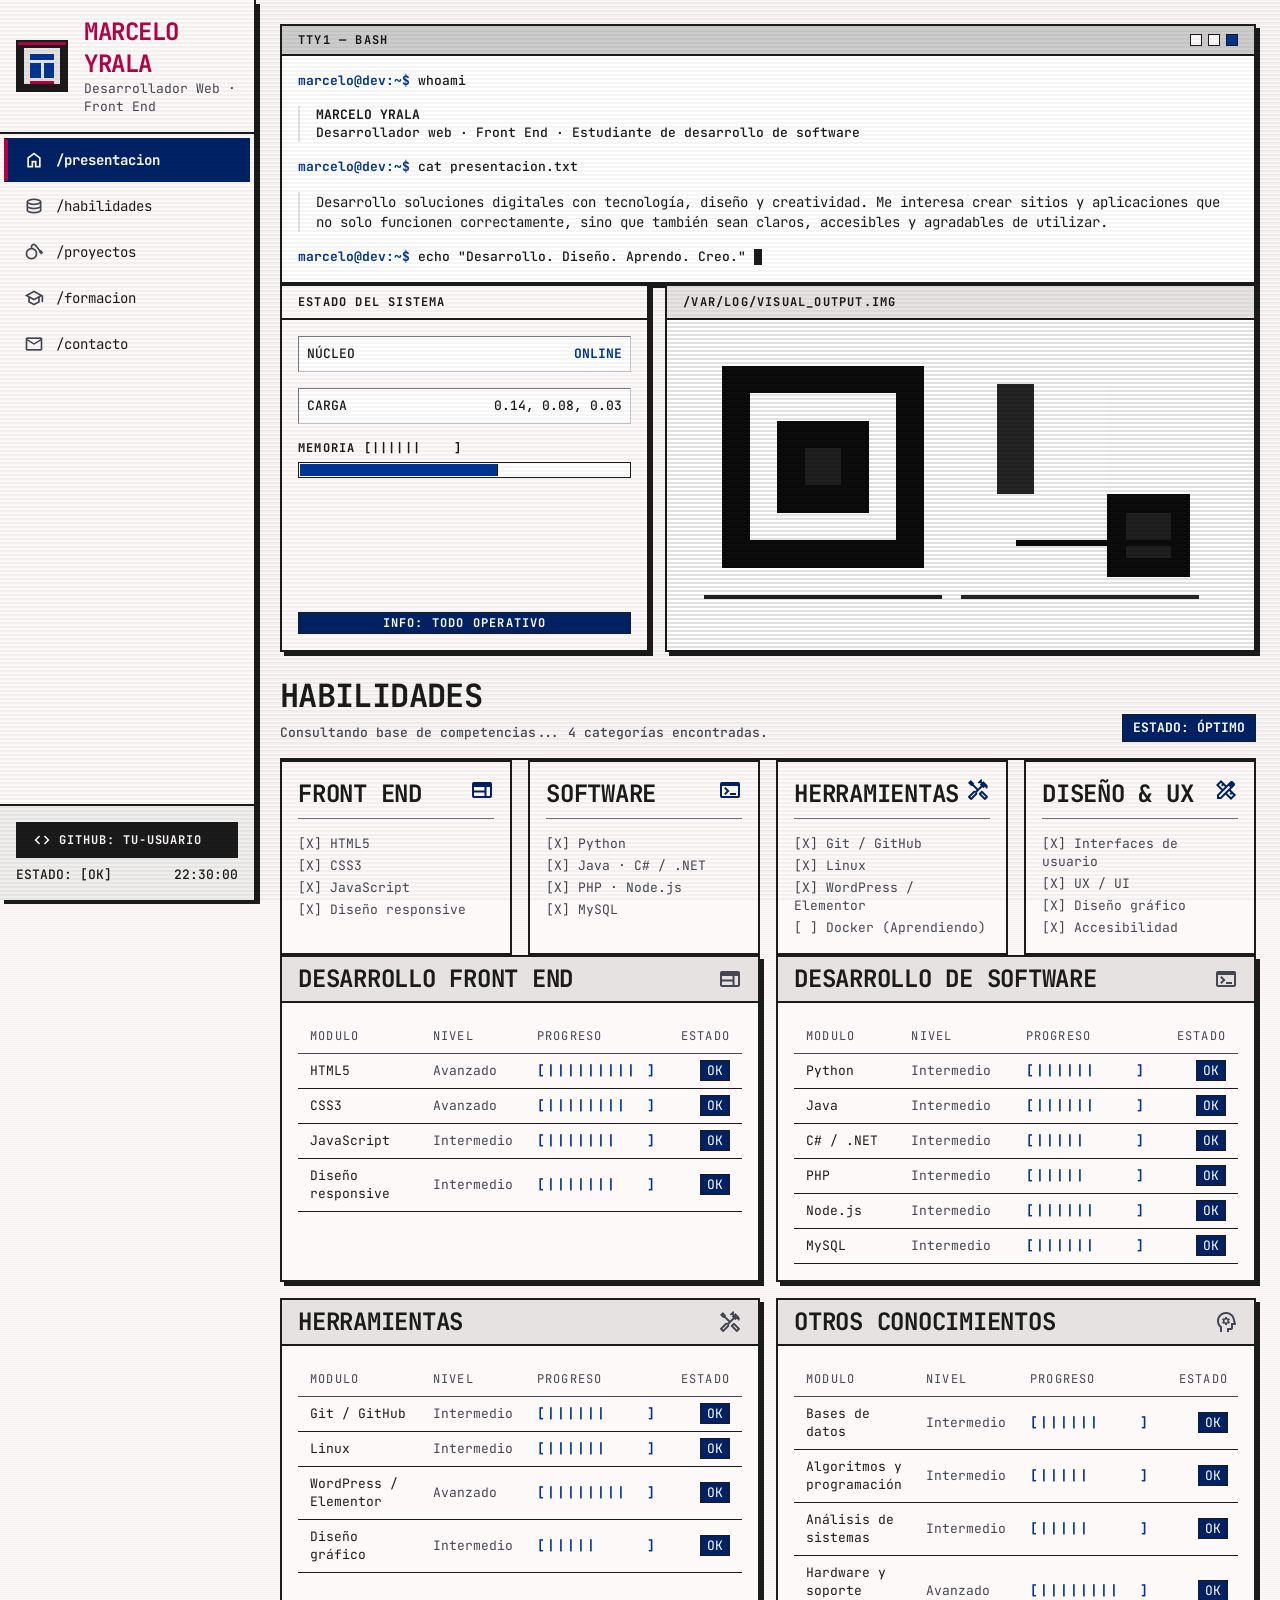
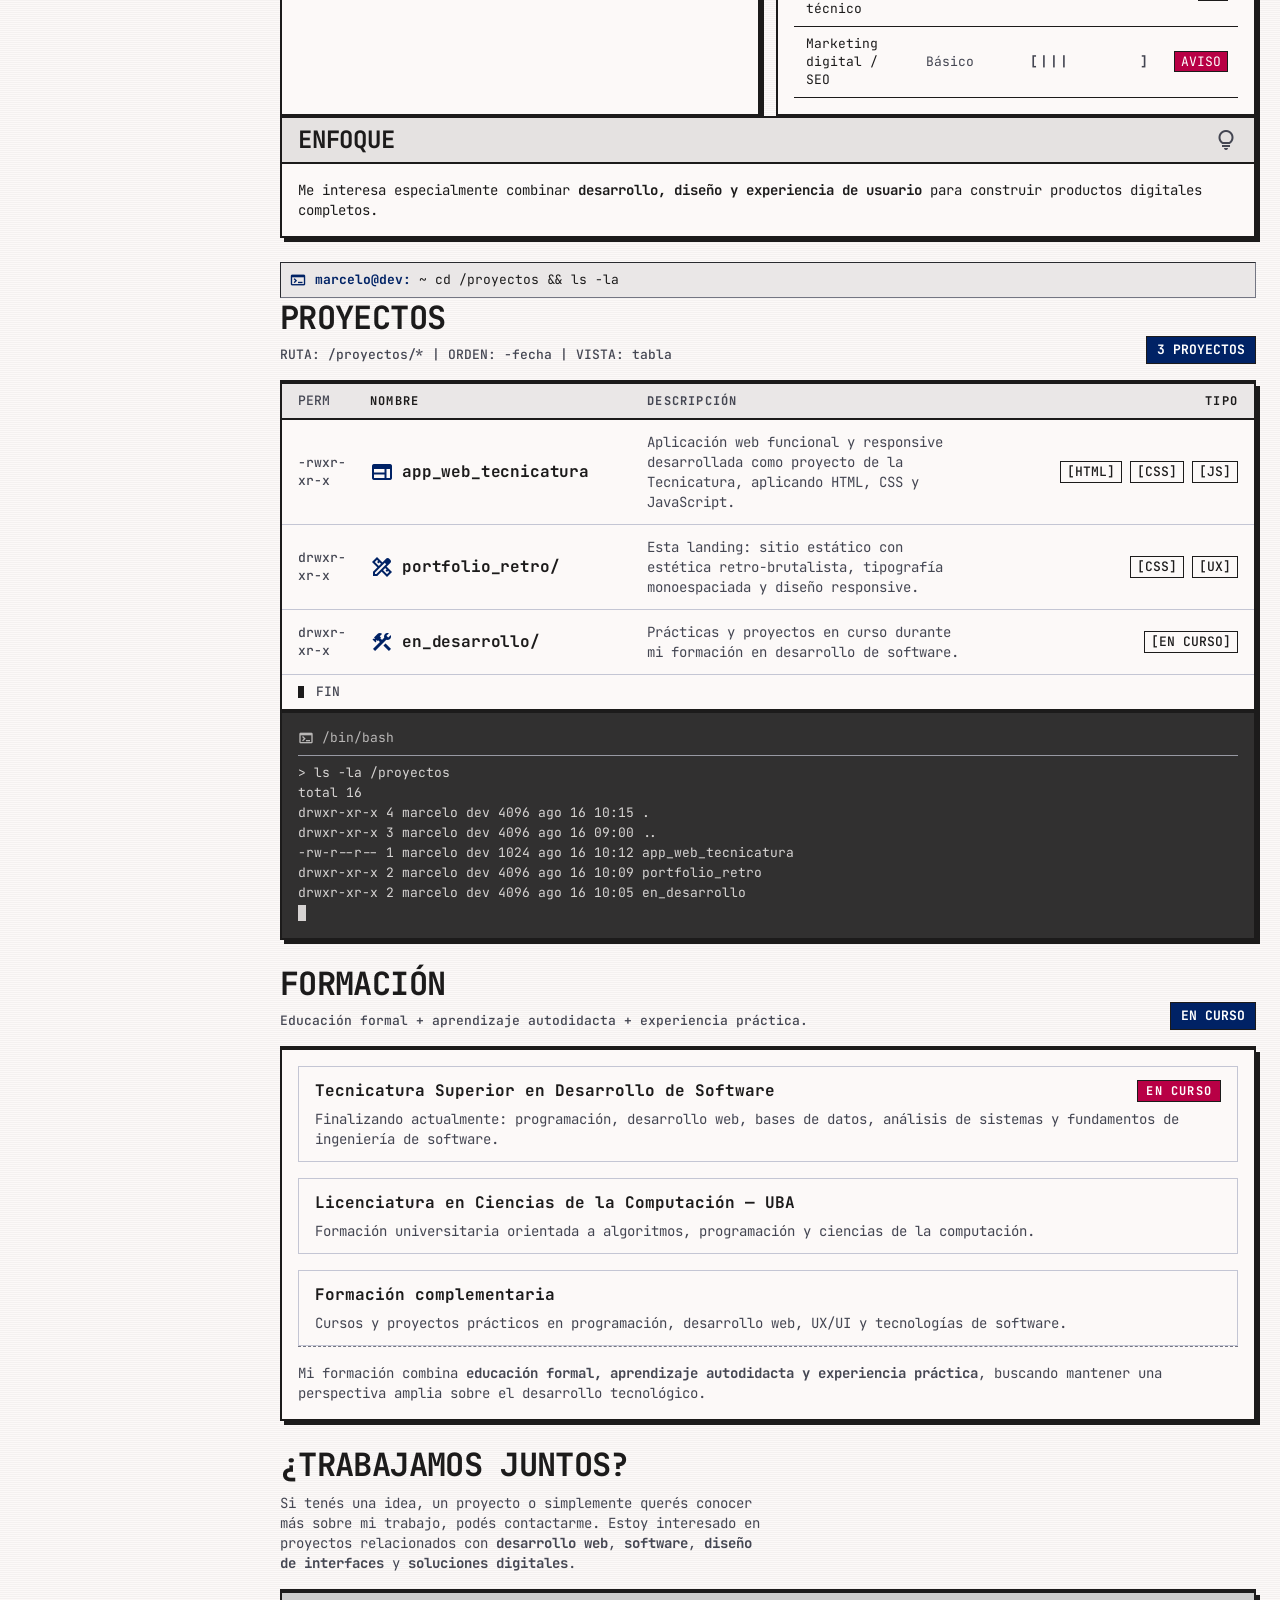
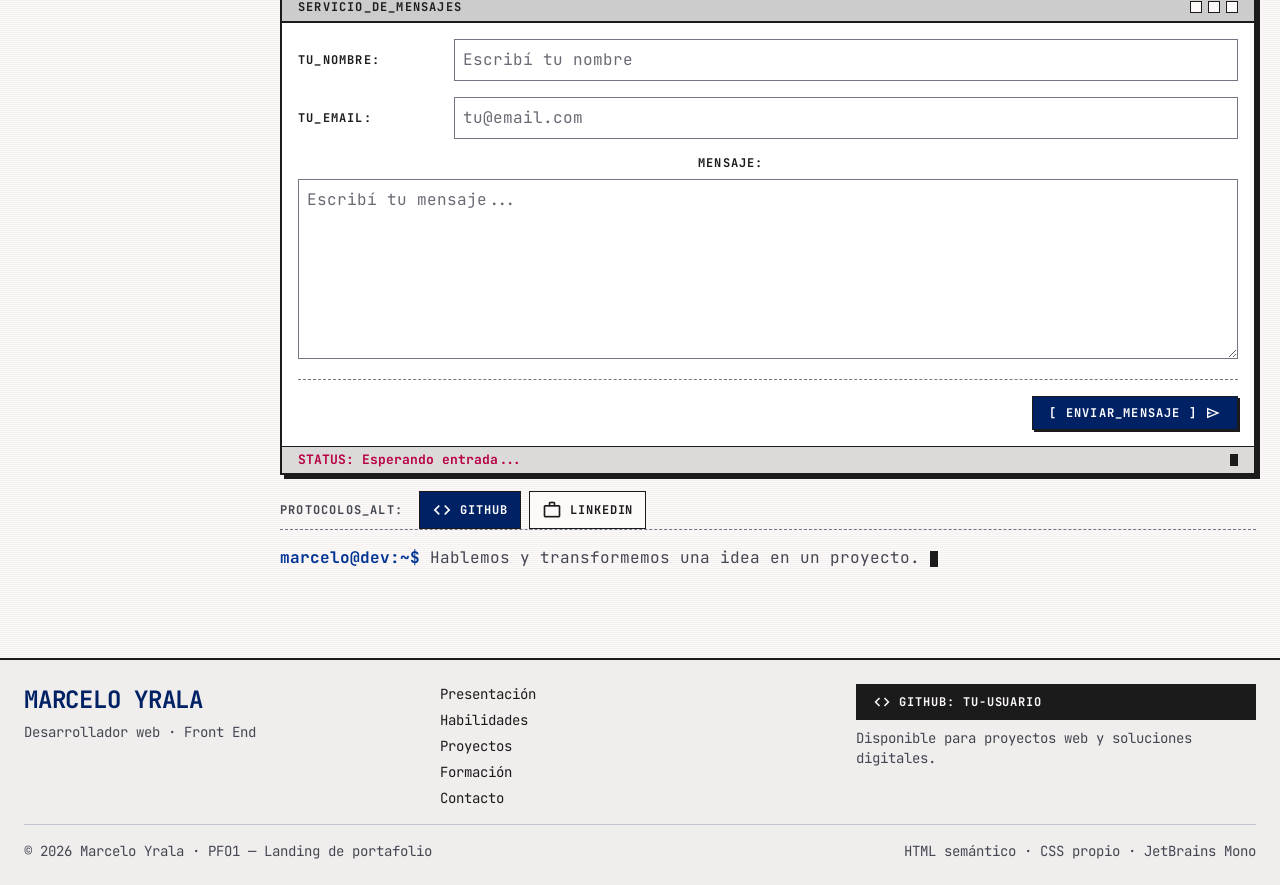
==== index.html @ 8a7b9c59 "Portfolio 1.0" ====
<!DOCTYPE html>
<html lang="es">
<head>
  <meta charset="utf-8">
  <meta name="viewport" content="width=device-width, initial-scale=1.0">
  <meta name="description" content="Landing de portafolio de Marcelo Yrala, desarrollador de software en formación: desarrollo web, diseño de interfaces y soluciones digitales.">
  <title>Marcelo Yrala — Desarrollador Web · Portfolio</title>

  <link rel="icon" href="assets/images/avatar.svg" type="image/svg+xml">

  <!-- Google Fonts: JetBrains Mono -->
  <link rel="preconnect" href="https://fonts.googleapis.com">
  <link rel="preconnect" href="https://fonts.gstatic.com" crossorigin>
  <link href="https://fonts.googleapis.com/css2?family=JetBrains+Mono:wght@400;500;700&display=swap" rel="stylesheet">
  <!-- Google Fonts: Material Symbols Outlined (iconos) -->
  <link href="https://fonts.googleapis.com/css2?family=Material+Symbols+Outlined:opsz,wght,FILL,GRAD@20..48,100..700,0..1,-50..200&display=swap" rel="stylesheet">

  <link rel="stylesheet" href="assets/css/style.css">
</head>
<body>
  <div class="scanlines" aria-hidden="true"></div>

  <!-- ===== Barra superior (móvil) ===== -->
  <header class="topbar">
    <div class="topbar-brand">
      <span class="material-symbols-outlined" aria-hidden="true">terminal</span>
      <span class="h-md">PORTFOLIO_ROOT</span>
    </div>
    <span class="code-sm text-on-surface-variant" data-clock>--:--:--</span>
  </header>

  <!-- ===== Barra lateral (escritorio) ===== -->
  <aside class="sidebar" aria-label="Navegación principal">
    <header class="sidebar-header">
      <img class="avatar" src="assets/images/avatar.svg" alt="Avatar pixelado de Marcelo Yrala" width="52" height="52">
      <div>
        <div class="h-lg" role="presentation">MARCELO YRALA</div>
        <p class="sidebar-meta">Desarrollador Web · Front End</p>
      </div>
    </header>

    <nav class="sidebar-nav" aria-label="Menú de secciones">
      <a class="nav-link active" href="#presentacion" aria-current="true">
        <span class="material-symbols-outlined" aria-hidden="true">home</span>
        <span>/presentacion</span>
      </a>
      <a class="nav-link" href="#habilidades">
        <span class="material-symbols-outlined" aria-hidden="true">database</span>
        <span>/habilidades</span>
      </a>
      <a class="nav-link" href="#proyectos">
        <span class="material-symbols-outlined" aria-hidden="true">chromecast_2</span>
        <span>/proyectos</span>
      </a>
      <a class="nav-link" href="#formacion">
        <span class="material-symbols-outlined" aria-hidden="true">school</span>
        <span>/formacion</span>
      </a>
      <a class="nav-link" href="#contacto">
        <span class="material-symbols-outlined" aria-hidden="true">mail</span>
        <span>/contacto</span>
      </a>
    </nav>

    <footer class="sidebar-footer">
      <a class="github-link" href="https://github.com/tu-usuario" target="_blank" rel="noopener noreferrer">
        <span class="material-symbols-outlined" aria-hidden="true">code</span>
        <span>GITHUB: tu-usuario</span>
      </a>
      <div class="sidebar-status">
        <span class="code-sm">ESTADO: [OK]</span>
        <span class="code-sm" data-clock>--:--:--</span>
      </div>
    </footer>
  </aside>

  <!-- ===== Contenido principal ===== -->
  <div class="shell">
  <main class="main">
    <div class="sr-only">
      <h1 class="h-lg">Portfolio de Marcelo Yrala</h1>
    </div>

    <!-- ============ 1. PRESENTACIÓN ============ -->
    <section id="presentacion" aria-label="Presentación">
      <div class="term-window reveal">
        <div class="term-titlebar">
          <span class="label">tty1 — bash</span>
          <div class="window-dots" aria-hidden="true">
            <span class="window-dot"></span>
            <span class="window-dot"></span>
            <span class="window-dot fill"></span>
          </div>
        </div>
        <div class="term-body">
          <p class="code-sm"><span class="prompt">marcelo@dev:~$</span> whoami</p>
          <div class="term-reply code-sm">
            <p class="bold">MARCELO YRALA</p>
            <p>Desarrollador web · Front End · Estudiante de desarrollo de software</p>
          </div>

          <p class="code-sm"><span class="prompt">marcelo@dev:~$</span> cat presentacion.txt</p>
          <div class="term-reply b-sm">
            <p>
              Desarrollo soluciones digitales con tecnología, diseño y creatividad.
              Me interesa crear sitios y aplicaciones que no solo funcionen correctamente,
              sino que también sean claros, accesibles y agradables de utilizar.
            </p>
          </div>

          <p class="code-sm">
            <span class="prompt">marcelo@dev:~$</span>
            <span data-type="echo &quot;Desarrollo. Diseño. Aprendo. Creo.&quot;">echo "Desarrollo. Diseño. Aprendo. Creo."</span>
            <span class="cursor" aria-hidden="true"></span>
          </p>
        </div>
      </div>

      <div class="home-grid reveal">
        <aside class="card" aria-label="Estado del sistema">
          <h2 class="label card-head-title">ESTADO DEL SISTEMA</h2>
          <div class="card-body status-body">
            <div class="status-row">
              <span class="code-sm">NÚCLEO</span>
              <span class="code-sm bold text-primary-container">ONLINE</span>
            </div>
            <div class="status-row">
              <span class="code-sm">CARGA</span>
              <span class="code-sm">0.14, 0.08, 0.03</span>
            </div>
            <div>
              <p class="label mem-label">MEMORIA [||||||&nbsp;&nbsp;&nbsp;&nbsp;]</p>
              <div class="mem-bar" role="progressbar" aria-label="Uso de memoria" aria-valuenow="60" aria-valuemin="0" aria-valuemax="100">
                <span style="width: 60%"></span>
              </div>
            </div>
            <p class="chip chip-primary status-note">INFO: Todo operativo</p>
          </div>
        </aside>

        <figure class="featured reveal">
          <figcaption class="label featured-cap">/var/log/visual_output.img</figcaption>
          <div class="featured-media">
            <img src="assets/images/featured.svg" alt="Instalación artística geométrica generativa en blanco, negro y rojo">
          </div>
        </figure>
      </div>
    </section>

    <!-- ============ 2. HABILIDADES ============ -->
    <section id="habilidades" aria-labelledby="habilidades-title">
      <header class="page-head reveal">
        <div>
          <h2 class="h-lg uppercase" id="habilidades-title">HABILIDADES</h2>
          <p class="code-sm text-on-surface-variant mt-2">Consultando base de competencias... 4 categorías encontradas.</p>
        </div>
        <span class="count-chip">ESTADO: ÓPTIMO</span>
      </header>

      <div class="bento reveal" aria-label="Resumen de habilidades">
        <article class="module">
          <header class="module-head">
            <h3 class="h-md">FRONT END</h3>
            <span class="material-symbols-outlined" aria-hidden="true">web</span>
          </header>
          <ul class="check-list">
            <li>[X] HTML5</li>
            <li>[X] CSS3</li>
            <li>[X] JavaScript</li>
            <li>[X] Diseño responsive</li>
          </ul>
        </article>

        <article class="module">
          <header class="module-head">
            <h3 class="h-md">SOFTWARE</h3>
            <span class="material-symbols-outlined" aria-hidden="true">terminal</span>
          </header>
          <ul class="check-list">
            <li>[X] Python</li>
            <li>[X] Java · C# / .NET</li>
            <li>[X] PHP · Node.js</li>
            <li>[X] MySQL</li>
          </ul>
        </article>

        <article class="module">
          <header class="module-head">
            <h3 class="h-md">HERRAMIENTAS</h3>
            <span class="material-symbols-outlined" aria-hidden="true">handyman</span>
          </header>
          <ul class="check-list">
            <li>[X] Git / GitHub</li>
            <li>[X] Linux</li>
            <li>[X] WordPress / Elementor</li>
            <li>[ ] Docker (Aprendiendo)</li>
          </ul>
        </article>

        <article class="module">
          <header class="module-head">
            <h3 class="h-md">DISEÑO &amp; UX</h3>
            <span class="material-symbols-outlined" aria-hidden="true">design_services</span>
          </header>
          <ul class="check-list">
            <li>[X] Interfaces de usuario</li>
            <li>[X] UX / UI</li>
            <li>[X] Diseño gráfico</li>
            <li>[X] Accesibilidad</li>
          </ul>
        </article>
      </div>

      <div class="skills-grid">
        <section class="card reveal" aria-labelledby="sk-front">
          <header class="card-head">
            <h3 class="h-md" id="sk-front">Desarrollo Front End</h3>
            <span class="material-symbols-outlined text-on-surface-variant" aria-hidden="true">web</span>
          </header>
          <div class="card-body">
            <div class="table-wrap">
              <table class="sys-table modern-table">
                <thead>
                  <tr>
                    <th>MODULO</th>
                    <th>NIVEL</th>
                    <th class="w-prof">PROGRESO</th>
                    <th style="text-align: right;">ESTADO</th>
                  </tr>
                </thead>
                <tbody>
                  <tr>
                    <td>HTML5</td>
                    <td class="text-on-surface-variant">Avanzado</td>
                    <td class="ascii-bar">[||||||||| ]</td>
                    <td style="text-align: right;"><span class="stat-ok">OK</span></td>
                  </tr>
                  <tr>
                    <td>CSS3</td>
                    <td class="text-on-surface-variant">Avanzado</td>
                    <td class="ascii-bar">[||||||||&nbsp;&nbsp;]</td>
                    <td style="text-align: right;"><span class="stat-ok">OK</span></td>
                  </tr>
                  <tr>
                    <td>JavaScript</td>
                    <td class="text-on-surface-variant">Intermedio</td>
                    <td class="ascii-bar">[|||||||&nbsp;&nbsp;&nbsp;]</td>
                    <td style="text-align: right;"><span class="stat-ok">OK</span></td>
                  </tr>
                  <tr>
                    <td>Diseño responsive</td>
                    <td class="text-on-surface-variant">Intermedio</td>
                    <td class="ascii-bar">[|||||||&nbsp;&nbsp;&nbsp;]</td>
                    <td style="text-align: right;"><span class="stat-ok">OK</span></td>
                  </tr>
                </tbody>
              </table>
            </div>
          </div>
        </section>

        <section class="card reveal" aria-labelledby="sk-soft">
          <header class="card-head">
            <h3 class="h-md" id="sk-soft">Desarrollo de Software</h3>
            <span class="material-symbols-outlined text-on-surface-variant" aria-hidden="true">terminal</span>
          </header>
          <div class="card-body">
            <div class="table-wrap">
              <table class="sys-table modern-table">
                <thead>
                  <tr>
                    <th>MODULO</th>
                    <th>NIVEL</th>
                    <th class="w-prof">PROGRESO</th>
                    <th style="text-align: right;">ESTADO</th>
                  </tr>
                </thead>
                <tbody>
                  <tr>
                    <td>Python</td>
                    <td class="text-on-surface-variant">Intermedio</td>
                    <td class="ascii-bar">[||||||&nbsp;&nbsp;&nbsp;&nbsp;]</td>
                    <td style="text-align: right;"><span class="stat-ok">OK</span></td>
                  </tr>
                  <tr>
                    <td>Java</td>
                    <td class="text-on-surface-variant">Intermedio</td>
                    <td class="ascii-bar">[||||||&nbsp;&nbsp;&nbsp;&nbsp;]</td>
                    <td style="text-align: right;"><span class="stat-ok">OK</span></td>
                  </tr>
                  <tr>
                    <td>C# / .NET</td>
                    <td class="text-on-surface-variant">Intermedio</td>
                    <td class="ascii-bar">[|||||&nbsp;&nbsp;&nbsp;&nbsp;&nbsp;]</td>
                    <td style="text-align: right;"><span class="stat-ok">OK</span></td>
                  </tr>
                  <tr>
                    <td>PHP</td>
                    <td class="text-on-surface-variant">Intermedio</td>
                    <td class="ascii-bar">[|||||&nbsp;&nbsp;&nbsp;&nbsp;&nbsp;]</td>
                    <td style="text-align: right;"><span class="stat-ok">OK</span></td>
                  </tr>
                  <tr>
                    <td>Node.js</td>
                    <td class="text-on-surface-variant">Intermedio</td>
                    <td class="ascii-bar">[||||||&nbsp;&nbsp;&nbsp;&nbsp;]</td>
                    <td style="text-align: right;"><span class="stat-ok">OK</span></td>
                  </tr>
                  <tr>
                    <td>MySQL</td>
                    <td class="text-on-surface-variant">Intermedio</td>
                    <td class="ascii-bar">[||||||&nbsp;&nbsp;&nbsp;&nbsp;]</td>
                    <td style="text-align: right;"><span class="stat-ok">OK</span></td>
                  </tr>
                </tbody>
              </table>
            </div>
          </div>
        </section>

        <section class="card reveal" aria-labelledby="sk-tools">
          <header class="card-head">
            <h3 class="h-md" id="sk-tools">Herramientas</h3>
            <span class="material-symbols-outlined text-on-surface-variant" aria-hidden="true">handyman</span>
          </header>
          <div class="card-body">
            <div class="table-wrap">
              <table class="sys-table modern-table">
                <thead>
                  <tr>
                    <th>MODULO</th>
                    <th>NIVEL</th>
                    <th class="w-prof">PROGRESO</th>
                    <th style="text-align: right;">ESTADO</th>
                  </tr>
                </thead>
                <tbody>
                  <tr>
                    <td>Git / GitHub</td>
                    <td class="text-on-surface-variant">Intermedio</td>
                    <td class="ascii-bar">[||||||&nbsp;&nbsp;&nbsp;&nbsp;]</td>
                    <td style="text-align: right;"><span class="stat-ok">OK</span></td>
                  </tr>
                  <tr>
                    <td>Linux</td>
                    <td class="text-on-surface-variant">Intermedio</td>
                    <td class="ascii-bar">[||||||&nbsp;&nbsp;&nbsp;&nbsp;]</td>
                    <td style="text-align: right;"><span class="stat-ok">OK</span></td>
                  </tr>
                  <tr>
                    <td>WordPress / Elementor</td>
                    <td class="text-on-surface-variant">Avanzado</td>
                    <td class="ascii-bar">[||||||||&nbsp;&nbsp;]</td>
                    <td style="text-align: right;"><span class="stat-ok">OK</span></td>
                  </tr>
                  <tr>
                    <td>Diseño gráfico</td>
                    <td class="text-on-surface-variant">Intermedio</td>
                    <td class="ascii-bar">[|||||&nbsp;&nbsp;&nbsp;&nbsp;&nbsp;]</td>
                    <td style="text-align: right;"><span class="stat-ok">OK</span></td>
                  </tr>
                </tbody>
              </table>
            </div>
          </div>
        </section>

        <section class="card reveal" aria-labelledby="sk-otros">
          <header class="card-head">
            <h3 class="h-md" id="sk-otros">Otros Conocimientos</h3>
            <span class="material-symbols-outlined text-on-surface-variant" aria-hidden="true">psychology</span>
          </header>
          <div class="card-body">
            <div class="table-wrap">
              <table class="sys-table modern-table">
                <thead>
                  <tr>
                    <th>MODULO</th>
                    <th>NIVEL</th>
                    <th class="w-prof">PROGRESO</th>
                    <th style="text-align: right;">ESTADO</th>
                  </tr>
                </thead>
                <tbody>
                  <tr>
                    <td>Bases de datos</td>
                    <td class="text-on-surface-variant">Intermedio</td>
                    <td class="ascii-bar">[||||||&nbsp;&nbsp;&nbsp;&nbsp;]</td>
                    <td style="text-align: right;"><span class="stat-ok">OK</span></td>
                  </tr>
                  <tr>
                    <td>Algoritmos y programación</td>
                    <td class="text-on-surface-variant">Intermedio</td>
                    <td class="ascii-bar">[|||||&nbsp;&nbsp;&nbsp;&nbsp;&nbsp;]</td>
                    <td style="text-align: right;"><span class="stat-ok">OK</span></td>
                  </tr>
                  <tr>
                    <td>Análisis de sistemas</td>
                    <td class="text-on-surface-variant">Intermedio</td>
                    <td class="ascii-bar">[|||||&nbsp;&nbsp;&nbsp;&nbsp;&nbsp;]</td>
                    <td style="text-align: right;"><span class="stat-ok">OK</span></td>
                  </tr>
                  <tr>
                    <td>Hardware y soporte técnico</td>
                    <td class="text-on-surface-variant">Avanzado</td>
                    <td class="ascii-bar">[||||||||&nbsp;&nbsp;]</td>
                    <td style="text-align: right;"><span class="stat-ok">OK</span></td>
                  </tr>
                  <tr>
                    <td>Marketing digital / SEO</td>
                    <td class="text-on-surface-variant">Básico</td>
                    <td class="ascii-bar dim">[|||&nbsp;&nbsp;&nbsp;&nbsp;&nbsp;&nbsp;&nbsp;]</td>
                    <td style="text-align: right;"><span class="stat-warn">AVISO</span></td>
                  </tr>
                </tbody>
              </table>
            </div>
          </div>
        </section>
      </div>

      <div class="card reveal" aria-labelledby="enfoque-title">
        <header class="card-head">
          <h3 class="h-md" id="enfoque-title">Enfoque</h3>
          <span class="material-symbols-outlined text-on-surface-variant" aria-hidden="true">lightbulb</span>
        </header>
        <div class="card-body">
          <p class="b-sm">
            Me interesa especialmente combinar <strong>desarrollo, diseño y experiencia de
            usuario</strong> para construir productos digitales completos.
          </p>
        </div>
      </div>
    </section>

    <!-- ============ 3. PROYECTOS ============ -->
    <section id="proyectos" aria-labelledby="proyectos-title">
      <nav class="breadcrumb reveal" aria-label="Ruta del sistema">
        <span class="material-symbols-outlined" style="font-variation-settings: 'FILL' 1;" aria-hidden="true">terminal</span>
        <span class="bold text-primary">marcelo@dev:</span>
        <span class="text-on-background">~ cd /proyectos &amp;&amp; ls -la</span>
      </nav>

      <header class="page-head reveal">
        <div>
          <h2 class="h-lg uppercase" id="proyectos-title">PROYECTOS</h2>
          <p class="code-sm text-on-surface-variant mt-2">RUTA: /proyectos/* | ORDEN: -fecha | VISTA: tabla</p>
        </div>
        <span class="count-chip">3 PROYECTOS</span>
      </header>

      <div class="dir-table reveal" aria-label="Lista de proyectos">
        <div class="dir-head">
          <span class="code-sm dir-perm">PERM</span>
          <span class="label">NOMBRE</span>
          <span class="label dir-desc">DESCRIPCIÓN</span>
          <span class="label" style="text-align: right;">TIPO</span>
        </div>

        <a class="dir-row" href="#contacto">
          <span class="code-sm dir-perm">-rwxr-xr-x</span>
          <span class="dir-name h-md">
            <span class="material-symbols-outlined dir-icon" aria-hidden="true">web</span>
            app_web_tecnicatura
          </span>
          <span class="b-sm dir-desc">Aplicación web funcional y responsive desarrollada como proyecto de la Tecnicatura, aplicando HTML, CSS y JavaScript.</span>
          <span class="dir-tags code-sm">
            <span class="tag">[HTML]</span>
            <span class="tag">[CSS]</span>
            <span class="tag">[JS]</span>
          </span>
        </a>

        <a class="dir-row" href="#contacto">
          <span class="code-sm dir-perm">drwxr-xr-x</span>
          <span class="dir-name h-md">
            <span class="material-symbols-outlined dir-icon" aria-hidden="true">design_services</span>
            portfolio_retro/
          </span>
          <span class="b-sm dir-desc">Esta landing: sitio estático con estética retro-brutalista, tipografía monoespaciada y diseño responsive.</span>
          <span class="dir-tags code-sm">
            <span class="tag">[CSS]</span>
            <span class="tag">[UX]</span>
          </span>
        </a>

        <a class="dir-row" href="#contacto">
          <span class="code-sm dir-perm">drwxr-xr-x</span>
          <span class="dir-name h-md">
            <span class="material-symbols-outlined dir-icon" aria-hidden="true">construction</span>
            en_desarrollo/
          </span>
          <span class="b-sm dir-desc">Prácticas y proyectos en curso durante mi formación en desarrollo de software.</span>
          <span class="dir-tags code-sm">
            <span class="tag">[EN CURSO]</span>
          </span>
        </a>

        <p class="dir-eof code-sm"><span class="cursor" aria-hidden="true"></span> FIN</p>
      </div>

      <div class="term-dark reveal" aria-label="Salida simulada de terminal">
        <div class="term-dark-head">
          <span class="material-symbols-outlined" style="font-size: 16px;" aria-hidden="true">terminal</span>
          <span>/bin/bash</span>
        </div>
        <div class="term-dark-body">
          <p>&gt; ls -la /proyectos</p>
          <p>total 16</p>
          <p>drwxr-xr-x 4 marcelo dev 4096 ago 16 10:15 .</p>
          <p>drwxr-xr-x 3 marcelo dev 4096 ago 16 09:00 ..</p>
          <p>-rw-r--r-- 1 marcelo dev 1024 ago 16 10:12 app_web_tecnicatura</p>
          <p>drwxr-xr-x 2 marcelo dev 4096 ago 16 10:09 portfolio_retro</p>
          <p>drwxr-xr-x 2 marcelo dev 4096 ago 16 10:05 en_desarrollo</p>
          <p><span class="cursor" aria-hidden="true"></span></p>
        </div>
      </div>
    </section>

    <!-- ============ 4. FORMACIÓN ============ -->
    <section id="formacion" aria-labelledby="formacion-title">
      <header class="page-head reveal">
        <div>
          <h2 class="h-lg uppercase" id="formacion-title">FORMACIÓN</h2>
          <p class="code-sm text-on-surface-variant mt-2">Educación formal + aprendizaje autodidacta + experiencia práctica.</p>
        </div>
        <span class="count-chip">EN CURSO</span>
      </header>

      <div class="card reveal">
        <div class="card-body">
          <ul class="study-list">
            <li class="study-item">
              <div class="study-item-head">
                <h3 class="study-title">Tecnicatura Superior en Desarrollo de Software</h3>
                <span class="chip chip-secondary">EN CURSO</span>
              </div>
              <p class="b-sm study-desc">
                Finalizando actualmente: programación, desarrollo web, bases de datos,
                análisis de sistemas y fundamentos de ingeniería de software.
              </p>
            </li>
            <li class="study-item">
              <div class="study-item-head">
                <h3 class="study-title">Licenciatura en Ciencias de la Computación — UBA</h3>
              </div>
              <p class="b-sm study-desc">
                Formación universitaria orientada a algoritmos, programación y
                ciencias de la computación.
              </p>
            </li>
            <li class="study-item">
              <div class="study-item-head">
                <h3 class="study-title">Formación complementaria</h3>
              </div>
              <p class="b-sm study-desc">
                Cursos y proyectos prácticos en programación, desarrollo web, UX/UI
                y tecnologías de software.
              </p>
            </li>
          </ul>
          <p class="b-sm study-note">
            Mi formación combina <strong>educación formal, aprendizaje autodidacta y
            experiencia práctica</strong>, buscando mantener una perspectiva amplia sobre el
            desarrollo tecnológico.
          </p>
        </div>
      </div>
    </section>

    <!-- ============ 5. CONTACTO ============ -->
    <section id="contacto" aria-labelledby="contacto-title">
      <header class="page-head reveal">
        <div>
          <h2 class="h-lg uppercase" id="contacto-title">¿TRABAJAMOS JUNTOS?</h2>
          <p class="b-sm contact-intro mt-2">
            Si tenés una idea, un proyecto o simplemente querés conocer más sobre mi trabajo,
            podés contactarme. Estoy interesado en proyectos relacionados con
            <strong>desarrollo web</strong>, <strong>software</strong>,
            <strong>diseño de interfaces</strong> y <strong>soluciones digitales</strong>.
          </p>
        </div>
      </header>

      <div class="term-window shadow-block-lg reveal" aria-label="Sistema de mensajería">
        <div class="term-titlebar">
          <span class="label bold">SERVICIO_DE_MENSAJES</span>
          <div class="window-dots" aria-hidden="true">
            <span class="window-dot"></span>
            <span class="window-dot"></span>
            <span class="window-dot"></span>
          </div>
        </div>

        <div class="term-body contact-body">
          <form data-form class="contact-form" novalidate>
            <div class="field">
              <label class="field-label" for="user_name">TU_NOMBRE:</label>
              <input
                class="control"
                id="user_name"
                name="user_name"
                type="text"
                placeholder="Escribí tu nombre"
                required
                autocomplete="name"
                data-label="TU_NOMBRE">
            </div>

            <div class="field">
              <label class="field-label" for="reply_addr">TU_EMAIL:</label>
              <input
                class="control"
                id="reply_addr"
                name="reply_addr"
                type="email"
                placeholder="tu@email.com"
                required
                autocomplete="email"
                data-label="TU_EMAIL">
            </div>

            <div class="field field-stack">
              <label class="field-label" for="payload">MENSAJE:</label>
              <textarea
                class="control"
                id="payload"
                name="payload"
                placeholder="Escribí tu mensaje..."
                required
                data-label="MENSAJE"></textarea>
            </div>

            <div class="contact-actions">
              <button class="btn btn-sm" type="submit" data-send>
                <span>[ ENVIAR_MENSAJE ]</span>
                <span class="material-symbols-outlined" style="font-size: 16px;" aria-hidden="true">send</span>
              </button>
            </div>
          </form>
        </div>

        <div class="statusbar">
          <span class="status-text" data-status-text>STATUS: Esperando entrada...</span>
          <span class="code-sm text-on-surface-variant" aria-hidden="true"><span class="cursor" style="height:12px;"></span></span>
        </div>
      </div>

      <div class="contact-alt reveal" aria-label="Protocolos de contacto alternativos">
        <h3 class="label text-on-surface-variant">PROTOCOLOS_ALT:</h3>
        <div class="contact-alt-links">
          <a class="alt-link github" href="https://github.com/tu-usuario" target="_blank" rel="noopener noreferrer" title="GITHUB">
            <span class="material-symbols-outlined" aria-hidden="true">code</span>
            <span>GITHUB</span>
          </a>
          <a class="alt-link" href="#" title="LINKEDIN">
            <span class="material-symbols-outlined" aria-hidden="true">work</span>
            <span>LINKEDIN</span>
          </a>
        </div>
      </div>

      <footer class="contact-closing reveal">
        <p class="b-lg">
          <span class="prompt">marcelo@dev:~$</span> Hablemos y transformemos una idea en un proyecto.
          <span class="cursor" aria-hidden="true"></span>
        </p>
      </footer>
    </section>
  </main>
  </div>

  <!-- ===== Pie de página del sitio ===== -->
  <footer class="site-footer" aria-label="Pie de página">
    <div class="site-footer-top">
      <div class="site-footer-brand">
        <span class="h-md">MARCELO YRALA</span>
        <p class="b-sm text-on-surface-variant">Desarrollador web · Front End</p>
      </div>

      <nav aria-label="Enlaces del pie de página">
        <ul class="site-footer-links b-sm">
          <li><a href="#presentacion">Presentación</a></li>
          <li><a href="#habilidades">Habilidades</a></li>
          <li><a href="#proyectos">Proyectos</a></li>
          <li><a href="#formacion">Formación</a></li>
          <li><a href="#contacto">Contacto</a></li>
        </ul>
      </nav>

      <div class="site-footer-extras">
        <a class="github-link" href="https://github.com/tu-usuario" target="_blank" rel="noopener noreferrer">
          <span class="material-symbols-outlined" aria-hidden="true">code</span>
          <span>GITHUB: tu-usuario</span>
        </a>
        <p class="b-sm text-on-surface-variant">Disponible para proyectos web y soluciones digitales.</p>
      </div>
    </div>

    <div class="site-footer-bottom">
      <p class="b-sm text-on-surface-variant">© 2026 Marcelo Yrala · PFO1 — Landing de portafolio</p>
      <p class="b-sm text-on-surface-variant">HTML semántico · CSS propio · JetBrains Mono</p>
    </div>
  </footer>

  <!-- ===== Barra inferior (móvil) ===== -->
  <nav class="bottombar" aria-label="Navegación móvil">
    <a href="#presentacion" class="active" aria-current="true">
      <span class="material-symbols-outlined" aria-hidden="true">home</span>
      INICIO
    </a>
    <a href="#habilidades">
      <span class="material-symbols-outlined" aria-hidden="true">code</span>
      HAB
    </a>
    <a href="#proyectos">
      <span class="material-symbols-outlined" aria-hidden="true">folder_open</span>
      PROY
    </a>
    <a href="#contacto">
      <span class="material-symbols-outlined" aria-hidden="true">alternate_email</span>
      CONTACTO
    </a>
  </nav>

  <script src="assets/js/main.js"></script>
</body>
</html>
---- assets/css/style.css ----
/* ==========================================================================
   SYS_ADMIN PORTFOLIO — Hoja de estilos
   Sistema de diseño: Minimalismo + Brutalismo retro (terminal-plus)
   Fuente: JetBrains Mono · Iconos: Material Symbols Outlined
   ========================================================================== */

/* --------------------------------------------------------------------------
   1. Design tokens
   -------------------------------------------------------------------------- */
:root {
  /* Superficies */
  --surface: #fcf9f8;
  --surface-bright: #fcf9f8;
  --surface-dim: #dcd9d9;
  --surface-container-lowest: #ffffff;
  --surface-container-low: #f6f3f2;
  --surface-container: #f0eded;
  --surface-container-high: #eae7e7;
  --surface-container-highest: #e5e2e1;
  --surface-variant: #e5e2e1;

  /* Texto */
  --on-surface: #1c1b1b;
  --on-background: #1c1b1b;
  --on-surface-variant: #444652;

  /* Bordes y outline */
  --outline: #747683;
  --outline-variant: #c4c6d4;

  /* Acentos */
  --primary: #002265;
  --on-primary: #ffffff;
  --primary-container: #003594;
  --on-primary-container: #87a4ff;
  --primary-fixed-dim: #b4c5ff;
  --secondary: #b80045;
  --on-secondary: #ffffff;
  --secondary-container: #e21a5a;
  --error: #ba1a1a;
  --on-error: #ffffff;

  /* Superficie inversa (paneles oscuros tipo terminal) */
  --inverse-surface: #313030;
  --inverse-on-surface: #f3f0ef;

  /* Gris estructural de áreas "hundidas" (guía del diseño) */
  --cc: #cccccc;

  /* Tipografía */
  --font-mono: "JetBrains Mono", ui-monospace, "Cascadia Code", Consolas, monospace;

  /* Espaciado (baseline 4px) */
  --unit: 4px;
  --gutter: 16px;
  --margin-page: 24px;
  --container-max: 1200px;

  /* Estructura */
  --sidebar-w: 256px;
  --bar-h: 64px;
  --border: 2px solid var(--on-background);
  --shadow-block: 4px 4px 0 0 rgba(28, 27, 27, 1);
  --shadow-block-lg: 8px 8px 0 0 rgba(28, 27, 27, 1);

  /* Fuentes */
  --fs-headline-lg: 32px;
  --lh-headline-lg: 40px;
  --fs-headline-md: 24px;
  --lh-headline-md: 32px;
  --fs-body-lg: 16px;
  --lh-body-lg: 24px;
  --fs-body-sm: 14px;
  --lh-body-sm: 20px;
  --fs-label-caps: 12px;
  --lh-label-caps: 16px;
  --fs-code-sm: 13px;
  --lh-code-sm: 18px;

  --ease: cubic-bezier(0.2, 0.8, 0.2, 1);
}

/* --------------------------------------------------------------------------
   2. Reset y base
   -------------------------------------------------------------------------- */
*,
*::before,
*::after {
  box-sizing: border-box;
  margin: 0;
  padding: 0;
}

html {
  scroll-behavior: smooth;
  -webkit-font-smoothing: antialiased;
  -moz-osx-font-smoothing: grayscale;
}

body {
  font-family: var(--font-mono);
  font-size: var(--fs-body-lg);
  line-height: var(--lh-body-lg);
  color: var(--on-background);
  background-color: var(--background, var(--surface));
  /* Textura de líneas horizontales (efecto CRT) */
  background-image: repeating-linear-gradient(
    0deg,
    transparent,
    transparent 1px,
    rgba(0, 0, 0, 0.03) 1px,
    rgba(0, 0, 0, 0.03) 2px
  );
  background-size: 100% 2px;
  min-height: 100vh;
  overflow-x: hidden;
}

img,
svg,
video {
  max-width: 100%;
  display: block;
}

a {
  color: inherit;
  text-decoration: none;
}

button {
  font-family: inherit;
  cursor: pointer;
  background: none;
  border: none;
  color: inherit;
}

input,
textarea {
  font-family: inherit;
  color: inherit;
}

::selection {
  background-color: var(--primary-container);
  color: var(--on-primary-container);
}

ul,
ol {
  list-style: none;
}

/* --------------------------------------------------------------------------
   3. Tipografía utilitaria
   -------------------------------------------------------------------------- */
.h-lg {
  font-size: var(--fs-headline-lg);
  line-height: var(--lh-headline-lg);
  font-weight: 700;
  letter-spacing: -0.02em;
}

.h-md {
  font-size: var(--fs-headline-md);
  line-height: var(--lh-headline-md);
  font-weight: 700;
  letter-spacing: -0.01em;
}

.b-lg {
  font-size: var(--fs-body-lg);
  line-height: var(--lh-body-lg);
  font-weight: 400;
}

.b-sm {
  font-size: var(--fs-body-sm);
  line-height: var(--lh-body-sm);
  font-weight: 400;
}

.label {
  font-size: var(--fs-label-caps);
  line-height: var(--lh-label-caps);
  font-weight: 700;
  letter-spacing: 0.1em;
  text-transform: uppercase;
}

.code-sm {
  font-size: var(--fs-code-sm);
  line-height: var(--lh-code-sm);
  font-weight: 500;
}

.uppercase {
  text-transform: uppercase;
}

.bold {
  font-weight: 700;
}

/* Colores de texto utilitarios */
.text-primary { color: var(--primary); }
.text-primary-container { color: var(--primary-container); }
.text-secondary { color: var(--secondary); }
.text-on-surface-variant { color: var(--on-surface-variant); }
.text-outline { color: var(--outline); }
.text-on-background { color: var(--on-background); }

/* --------------------------------------------------------------------------
   4. Utilidades de caja brutalista
   -------------------------------------------------------------------------- */
.border-all { border: var(--border); }
.border-bottom { border-bottom: var(--border); }
.border-top { border-top: var(--border); }
.border-left { border-left: var(--border); }
.border-right { border-right: var(--border); }

.shadow-block { box-shadow: var(--shadow-block); }
.shadow-block-lg { box-shadow: var(--shadow-block-lg); }

/* Área "hundida": fondo gris estructural + borde insertado */
.inset-box {
  background-color: var(--cc);
  box-shadow: inset 2px 2px 0 0 rgba(0, 0, 0, 0.12),
    inset -1px -1px 0 0 rgba(255, 255, 255, 0.6);
}

.inset-field {
  background-color: var(--surface-container-lowest);
  border: 1px inset var(--outline);
}

/* --------------------------------------------------------------------------
   5. Scanlines (superposición global tipo monitor CRT)
   -------------------------------------------------------------------------- */
.scanlines {
  position: fixed;
  inset: 0;
  z-index: 999;
  pointer-events: none;
  background: linear-gradient(
    to bottom,
    rgba(255, 255, 255, 0),
    rgba(255, 255, 255, 0) 50%,
    rgba(0, 0, 0, 0.04) 50%,
    rgba(0, 0, 0, 0.04)
  );
  background-size: 100% 4px;
}

/* --------------------------------------------------------------------------
   6. Layout principal
   -------------------------------------------------------------------------- */
.shell {
  display: flex;
  min-height: 100vh;
}

/* --- Barra lateral (escritorio) --- */
.sidebar {
  position: fixed;
  inset: 0 auto 0 0;
  width: var(--sidebar-w);
  background-color: var(--surface);
  border-right: var(--border);
  box-shadow: var(--shadow-block);
  z-index: 50;
  display: flex;
  flex-direction: column;
}

.sidebar-header {
  padding: var(--gutter);
  border-bottom: var(--border);
  display: flex;
  align-items: center;
  gap: var(--gutter);
}

.avatar {
  width: 52px;
  height: 52px;
  flex-shrink: 0;
  border: var(--border);
  background-color: var(--surface-container-highest);
  display: flex;
  align-items: center;
  justify-content: center;
  color: var(--on-surface);
}

.sidebar-header .h-lg {
  color: var(--secondary);
  font-size: 24px;
  line-height: 32px;
  overflow-wrap: anywhere;
}

.sidebar-meta {
  font-size: var(--fs-code-sm);
  line-height: var(--lh-code-sm);
  color: var(--on-surface-variant);
}

.sidebar-nav {
  flex: 1;
  padding: var(--unit);
  display: flex;
  flex-direction: column;
  gap: 2px;
  overflow-y: auto;
}

.nav-link {
  display: flex;
  align-items: center;
  gap: 12px;
  padding: 10px var(--gutter);
  font-size: var(--fs-body-sm);
  line-height: var(--lh-body-sm);
  color: var(--on-surface);
  border: 2px solid transparent;
  border-left: 4px solid transparent;
  transition: background-color 80ms var(--ease), color 80ms var(--ease);
}

.nav-link .material-symbols-outlined {
  font-size: 20px;
  color: var(--on-surface-variant);
}

.nav-link:hover {
  background-color: var(--secondary);
  color: var(--on-secondary);
}

.nav-link:hover .material-symbols-outlined {
  color: var(--on-secondary);
}

.nav-link.active {
  background-color: var(--primary);
  color: var(--on-primary);
  font-weight: 700;
  border-left-color: var(--secondary);
}

.nav-link.active .material-symbols-outlined {
  color: var(--on-primary);
}

.sidebar-footer {
  padding: var(--gutter);
  border-top: var(--border);
  background-color: var(--surface-container);
  display: flex;
  flex-direction: column;
  gap: 8px;
}

.github-link {
  display: flex;
  align-items: center;
  gap: 8px;
  width: 100%;
  border: 1px solid var(--on-background);
  background-color: var(--on-background);
  color: var(--surface);
  padding: 8px var(--gutter);
  font-size: var(--fs-label-caps);
  line-height: var(--lh-label-caps);
  font-weight: 700;
  letter-spacing: 0.08em;
  text-transform: uppercase;
  overflow: hidden;
  text-overflow: ellipsis;
  white-space: nowrap;
  transition: background-color 120ms var(--ease), color 120ms var(--ease),
    border-color 120ms var(--ease);
}

.github-link .material-symbols-outlined {
  font-size: 18px;
  flex-shrink: 0;
}

.github-link:hover {
  background-color: var(--secondary);
  color: var(--on-secondary);
  border-color: var(--on-background);
}

.sidebar-status {
  display: flex;
  justify-content: space-between;
  align-items: center;
  font-size: var(--fs-code-sm);
}

/* --- Contenido principal --- */
.main {
  flex: 1;
  margin-left: var(--sidebar-w);
  padding: var(--margin-page);
  padding-bottom: calc(var(--bar-h) + var(--margin-page));
  max-width: calc(var(--container-max) + var(--margin-page) * 2);
  width: 100%;
  display: flex;
  flex-direction: column;
  gap: 24px;
}

.main > * {
  width: 100%;
}

/* --- Barra superior (móvil) --- */
.topbar {
  display: none;
  position: sticky;
  top: 0;
  z-index: 40;
  background-color: var(--surface);
  border-bottom: var(--border);
  padding: var(--unit) var(--gutter);
  align-items: center;
  justify-content: space-between;
}

.topbar-brand {
  display: flex;
  align-items: center;
  gap: 8px;
  color: var(--primary);
}

.topbar-brand .h-md {
  color: var(--primary);
}

/* --- Barra inferior (móvil) --- */
.bottombar {
  display: none;
  position: fixed;
  bottom: 0;
  left: 0;
  width: 100%;
  height: var(--bar-h);
  background-color: var(--surface);
  border-top: var(--border);
  z-index: 50;
}

.bottombar a {
  flex: 1;
  display: flex;
  flex-direction: column;
  align-items: center;
  justify-content: center;
  gap: 2px;
  color: var(--on-surface);
  border-right: 1px solid var(--on-background);
  font-size: var(--fs-label-caps);
  line-height: var(--lh-label-caps);
  letter-spacing: 0.1em;
  text-transform: uppercase;
  transition: background-color 80ms var(--ease);
}

.bottombar a:last-child {
  border-right: none;
}

.bottombar a:hover {
  background-color: var(--surface-container-highest);
}

.bottombar a.active {
  background-color: var(--primary);
  color: var(--on-primary);
}

/* --------------------------------------------------------------------------
   7. Componentes
   -------------------------------------------------------------------------- */

/* --- Ventana de terminal --- */
.term-window {
  border: var(--border);
  background-color: var(--surface-bright);
  box-shadow: var(--shadow-block);
  display: flex;
  flex-direction: column;
}

.term-titlebar {
  display: flex;
  align-items: center;
  justify-content: space-between;
  padding: 6px var(--gutter);
  background-color: var(--cc);
  border-bottom: var(--border);
}

.term-titlebar .label {
  color: var(--on-background);
}

.window-dots {
  display: flex;
  gap: 6px;
}

.window-dot {
  width: 12px;
  height: 12px;
  border: 1px solid var(--on-background);
  background-color: var(--surface-bright);
}

.window-dot.fill {
  background-color: var(--primary-container);
}

.term-body {
  padding: var(--gutter);
  background-color: var(--surface-container-lowest);
  display: flex;
  flex-direction: column;
  gap: var(--gutter);
}

.prompt {
  color: var(--primary-container);
  font-weight: 700;
}

.prompt .cmd {
  color: var(--on-background);
  font-weight: 400;
}

.term-reply {
  padding-left: var(--gutter);
  border-left: 2px solid var(--surface-variant);
}

/* Cursor parpadeante */
.cursor {
  display: inline-block;
  width: 8px;
  height: 16px;
  background-color: var(--on-background);
  vertical-align: middle;
  animation: blink 1s step-end infinite;
}

.cursor.cursor-block::after {
  content: "\2588";
  color: var(--inverse-surface);
}

@keyframes blink {
  0%, 100% { opacity: 1; }
  50% { opacity: 0; }
}

/* --- Chips de estado --- */
.chip {
  display: inline-block;
  padding: 2px 8px;
  border: 1px solid var(--on-background);
  font-size: var(--fs-label-caps);
  line-height: var(--lh-label-caps);
  letter-spacing: 0.1em;
  font-weight: 700;
  text-transform: uppercase;
}

.chip-primary {
  background-color: var(--primary);
  color: var(--on-primary);
}

.chip-secondary {
  background-color: var(--secondary);
  color: var(--on-secondary);
}

.chip-high {
  background-color: var(--surface-container-high);
  color: var(--on-surface);
}

/* --- Tarjetas (módulos del bento) --- */
.module {
  border: var(--border);
  background-color: var(--surface);
  padding: var(--gutter);
  display: flex;
  flex-direction: column;
  gap: var(--gutter);
  transition: background-color 120ms var(--ease), transform 120ms var(--ease);
}

.module:hover {
  background-color: var(--surface-container-high);
}

.module-head {
  display: flex;
  justify-content: space-between;
  align-items: flex-start;
  border-bottom: 1px solid var(--outline);
  padding-bottom: 8px;
}

.module-head .material-symbols-outlined {
  color: var(--primary);
  transition: color 120ms var(--ease);
}

.module:hover .module-head .material-symbols-outlined {
  color: var(--secondary);
}

.check-list {
  font-size: var(--fs-code-sm);
  line-height: var(--lh-code-sm);
  color: var(--on-surface-variant);
  display: flex;
  flex-direction: column;
  gap: 4px;
}

.check-list li {
  transition: color 80ms var(--ease);
}

.check-list li:hover {
  color: var(--on-background);
}

/* --- Botones --- */
.btn {
  display: inline-flex;
  align-items: center;
  gap: 8px;
  border: 1px solid var(--on-background);
  background-color: var(--primary);
  color: var(--on-primary);
  padding: 10px var(--gutter);
  font-size: var(--fs-headline-md);
  font-weight: 700;
  letter-spacing: -0.01em;
  text-transform: uppercase;
  white-space: nowrap;
  max-width: 100%;
  box-shadow: 2px 2px 0 0 rgba(28, 27, 27, 1);
  transition: background-color 120ms var(--ease), color 120ms var(--ease),
    transform 80ms var(--ease), box-shadow 80ms var(--ease);
}

.btn:hover {
  background-color: var(--on-background);
  color: var(--surface);
}

.btn:active {
  transform: translate(2px, 2px);
  box-shadow: 0 0 0 0 rgba(28, 27, 27, 1);
}

.btn .material-symbols-outlined {
  transition: transform 120ms var(--ease);
}

.btn:hover .material-symbols-outlined {
  transform: translateX(3px);
}

.btn-sm {
  font-size: var(--fs-label-caps);
  line-height: var(--lh-label-caps);
  letter-spacing: 0.1em;
  padding: 8px var(--gutter);
}

.btn-invert {
  background-color: var(--on-primary);
  color: var(--primary);
}

.btn-invert:hover {
  background-color: var(--primary);
  color: var(--on-primary);
}

/* --- Tablas --- */
.table-wrap {
  overflow-x: auto;
}

table.sys-table {
  width: 100%;
  border-collapse: collapse;
  font-size: var(--fs-code-sm);
  line-height: var(--lh-code-sm);
  text-align: left;
}

.sys-table th,
.sys-table td {
  border: 1px solid var(--on-background);
  padding: 8px 12px;
}

.sys-table th {
  background-color: var(--cc);
  font-weight: 700;
  font-size: var(--fs-label-caps);
  letter-spacing: 0.05em;
  text-transform: uppercase;
}

.sys-table tbody tr {
  transition: background-color 100ms var(--ease);
}

.sys-table tbody tr:hover {
  background-color: var(--surface-container);
}

/* --- Tablas modernas (tarjetas de habilidades) --- */
.modern-table th {
  background-color: transparent;
  border: none;
  border-bottom: 1px solid var(--on-surface-variant);
  color: var(--on-surface-variant);
  font-weight: 400;
  letter-spacing: 0.1em;
}

.modern-table th,
.modern-table td {
  border-left: none;
  border-right: none;
}

.modern-table tbody tr {
  border-bottom: 1px solid var(--surface-dim);
}

.modern-table tbody tr:last-child {
  border-bottom: none;
}

/* Barras ASCII */
.ascii-bar {
  font-weight: 700;
  letter-spacing: 2px;
  color: var(--primary-container);
  white-space: nowrap;
}

.ascii-bar.dim {
  color: var(--on-surface-variant);
}

/* Stat chips */
.stat-ok {
  background-color: var(--primary);
  color: var(--on-primary);
  padding: 1px 6px;
  border: 1px solid var(--on-background);
}

.stat-warn {
  background-color: var(--secondary);
  color: var(--on-secondary);
  padding: 1px 6px;
  border: 1px solid var(--on-background);
}

/* --- Progreso (barra de memoria) --- */
.mem-bar {
  width: 100%;
  height: 16px;
  border: 1px solid var(--on-background);
  background-color: var(--surface-container-lowest);
  padding: 1px;
}

.mem-bar > span {
  display: block;
  height: 100%;
  background-color: var(--primary-container);
  border-right: 1px solid var(--on-background);
}

/* --- Tarjetas de sección (skills / status) --- */
.card {
  border: var(--border);
  background-color: var(--surface);
  box-shadow: var(--shadow-block);
  display: flex;
  flex-direction: column;
  min-width: 0;
}

.card-head {
  display: flex;
  align-items: center;
  justify-content: space-between;
  background-color: var(--surface-variant);
  border-bottom: var(--border);
  padding: 6px var(--gutter);
}

.card-head .h-md {
  text-transform: uppercase;
  color: var(--on-background);
}

.card-body {
  padding: var(--gutter);
  flex: 1;
  overflow-x: auto;
}

/* --- Fila de proyecto (directorio) --- */
.dir-row {
  display: grid;
  grid-template-columns: 56px 1fr 1.2fr 1fr;
  gap: var(--gutter);
  align-items: center;
  padding: 12px var(--gutter);
  border-bottom: 1px solid var(--outline-variant);
  transition: background-color 120ms var(--ease), color 120ms var(--ease);
}

.dir-row:hover {
  background-color: var(--primary);
  color: var(--on-primary);
}

.dir-row:hover .dir-icon {
  color: var(--on-primary);
}

.dir-row:hover .dir-desc,
.dir-row:hover .dir-perm {
  color: var(--primary-fixed-dim);
}

.dir-row:hover .tag {
  border-color: var(--on-primary);
  color: var(--on-primary);
}

.dir-head {
  display: grid;
  grid-template-columns: 56px 1fr 1.2fr 1fr;
  gap: var(--gutter);
  padding: 8px var(--gutter);
  border-bottom: var(--border);
  background-color: var(--surface-container-high);
}

.dir-icon {
  color: var(--primary);
  transition: color 120ms var(--ease);
}

.dir-perm,
.dir-desc {
  color: var(--on-surface-variant);
  transition: color 120ms var(--ease);
}

.dir-name {
  font-weight: 700;
}

.dir-tags {
  display: flex;
  justify-content: flex-end;
  gap: 8px;
}

.tag {
  border: 1px solid var(--on-background);
  padding: 0 6px;
  font-size: var(--fs-code-sm);
  line-height: 20px;
  white-space: nowrap;
  transition: border-color 120ms var(--ease), color 120ms var(--ease);
}

.tag-error {
  border-color: var(--error);
  color: var(--error);
}

.dir-row:hover .tag-error {
  border-color: var(--on-primary);
  color: var(--on-primary);
}

/* --- Terminal oscuro (bloque de salida) --- */
.term-dark {
  background-color: var(--inverse-surface);
  color: var(--inverse-on-surface);
  border: var(--border);
  box-shadow: var(--shadow-block);
  padding: var(--gutter);
  font-size: var(--fs-code-sm);
  line-height: var(--lh-code-sm);
}

.term-dark-head {
  display: flex;
  align-items: center;
  gap: 8px;
  padding-bottom: 8px;
  margin-bottom: 8px;
  border-bottom: 1px solid var(--outline-variant);
  opacity: 0.7;
}

.term-dark-body {
  opacity: 0.85;
  display: flex;
  flex-direction: column;
  gap: 2px;
}

.term-dark .cursor {
  background-color: var(--inverse-on-surface);
}

/* --- Formulario --- */
.field {
  display: flex;
  align-items: center;
  gap: var(--gutter);
}

.field-label {
  width: 140px;
  flex-shrink: 0;
  font-size: var(--fs-label-caps);
  line-height: var(--lh-label-caps);
  letter-spacing: 0.1em;
  font-weight: 700;
  text-transform: uppercase;
  color: var(--on-background);
}

.control {
  flex: 1;
  background-color: var(--surface-container-lowest);
  border: 1px solid var(--outline);
  padding: 8px;
  font-size: var(--fs-body-lg);
  line-height: var(--lh-body-lg);
  color: var(--on-background);
  transition: border-color 120ms var(--ease), box-shadow 120ms var(--ease);
}

.control::placeholder {
  color: var(--on-surface-variant);
  opacity: 0.8;
  font-size: var(--fs-body-lg);
  font-family: var(--font-mono);
  line-height: var(--lh-body-lg);
}

.control:focus {
  outline: none;
  border: 2px solid var(--on-background);
  padding: 7px;
}

textarea.control {
  resize: vertical;
  min-height: 180px;
}

.field-stack {
  display: flex;
  flex-direction: column;
  gap: 8px;
}

.contact-form .field-stack {
  align-items: stretch;
}

.contact-form .field-stack .control {
  width: 100%;
}

/* Barra de estado del formulario */
.statusbar {
  display: flex;
  align-items: center;
  justify-content: space-between;
  background-color: var(--surface-dim);
  border-top: 1px solid var(--on-background);
  padding: 4px var(--gutter);
  font-size: var(--fs-code-sm);
  line-height: var(--lh-code-sm);
}

.statusbar .status-text {
  color: var(--secondary);
  font-weight: 700;
}

/* Iconos de protocolo alternativo */
.alt-link {
  display: inline-flex;
  align-items: center;
  gap: 8px;
  border: 1px solid var(--on-background);
  background-color: var(--surface);
  color: var(--on-background);
  padding: 8px 12px;
  font-size: var(--fs-label-caps);
  line-height: var(--lh-label-caps);
  font-weight: 700;
  letter-spacing: 0.08em;
  text-transform: uppercase;
  transition: background-color 120ms var(--ease), color 120ms var(--ease);
}

.alt-link .material-symbols-outlined {
  font-size: 20px;
}

.alt-link:hover {
  background-color: var(--on-background);
  color: var(--surface);
}

.alt-link.github {
  background-color: var(--primary);
  color: var(--on-primary);
  border-color: var(--on-background);
}

.alt-link.github:hover {
  background-color: var(--secondary);
  color: var(--on-secondary);
}

/* --------------------------------------------------------------------------
   8. Reveal on scroll (interactividad)
   -------------------------------------------------------------------------- */
.reveal {
  opacity: 0;
  transform: translateY(12px);
  transition: opacity 400ms var(--ease), transform 400ms var(--ease);
}

.reveal.visible {
  opacity: 1;
  transform: translateY(0);
}

@media (prefers-reduced-motion: reduce) {
  html {
    scroll-behavior: auto;
  }
  .reveal {
    opacity: 1;
    transform: none;
    transition: none;
  }
  .cursor {
    animation: none;
  }
}

/* --------------------------------------------------------------------------
   8.1 Accesibilidad
   -------------------------------------------------------------------------- */
.sr-only {
  position: absolute;
  width: 1px;
  height: 1px;
  padding: 0;
  margin: -1px;
  overflow: hidden;
  clip: rect(0 0 0 0);
  white-space: nowrap;
  border: 0;
}

/* Iconos Material Symbols: base */
.material-symbols-outlined {
  font-variation-settings: "FILL" 0, "wght" 400, "GRAD" 0, "opsz" 24;
  font-size: 24px;
  line-height: 1;
  user-select: none;
}

/* --------------------------------------------------------------------------
   8.2 Página de inicio
   -------------------------------------------------------------------------- */

/* Panel de estado + obra destacada */
.home-grid {
  display: grid;
  grid-template-columns: 1fr 1.6fr;
  gap: var(--gutter);
}

.card-head-title {
  padding: 8px var(--gutter);
  border-bottom: var(--border);
  color: var(--on-background);
}

.status-body {
  display: flex;
  flex-direction: column;
  gap: var(--gutter);
}

.status-row {
  display: flex;
  justify-content: space-between;
  align-items: center;
  background-color: var(--surface-container-lowest);
  padding: 8px;
  border: 1px inset var(--outline-variant);
}

.mem-label {
  display: block;
  margin-bottom: 6px;
  color: var(--on-surface);
}

.status-note {
  margin-top: auto;
  text-align: center;
}

.featured {
  border: var(--border);
  background-color: var(--surface);
  box-shadow: var(--shadow-block);
  display: flex;
  flex-direction: column;
  margin: 0;
  overflow: hidden;
}

.featured-cap {
  padding: 8px var(--gutter);
  background-color: var(--surface-container-highest);
  border-bottom: var(--border);
  color: var(--on-surface);
}

.featured-media {
  flex: 1;
  min-height: 220px;
  position: relative;
  overflow: hidden;
}

.featured-media img {
  width: 100%;
  height: 100%;
  object-fit: cover;
  filter: grayscale(1) contrast(1.15);
}

.featured-media::after {
  content: "";
  position: absolute;
  inset: 0;
  pointer-events: none;
  background-image: repeating-linear-gradient(
    0deg,
    transparent,
    transparent 2px,
    rgba(0, 0, 0, 0.08) 2px,
    rgba(0, 0, 0, 0.08) 4px
  );
}

/* Bento de disciplinas */
.bento {
  display: grid;
  grid-template-columns: repeat(4, 1fr);
  gap: var(--gutter);
}

/* Llamada a la acción */
.cta {
  display: flex;
  align-items: center;
  justify-content: space-between;
  gap: var(--gutter);
  flex-wrap: wrap;
  border: var(--border);
  background-color: var(--surface-container-lowest);
  box-shadow: var(--shadow-block);
  padding: var(--margin-page);
}

.cta-sub {
  margin-top: 8px;
}

.cta-actions {
  display: flex;
  gap: var(--gutter);
  flex-wrap: wrap;
}

/* --------------------------------------------------------------------------
   8.3 Página de proyectos
   -------------------------------------------------------------------------- */

/* Ruta / breadcrumb */
.breadcrumb {
  display: flex;
  align-items: center;
  gap: 8px;
  background-color: var(--surface-container-high);
  border: 1px inset var(--outline);
  padding: 8px;
  font-size: var(--fs-code-sm);
  line-height: var(--lh-code-sm);
  overflow-x: auto;
  white-space: nowrap;
}

.breadcrumb .material-symbols-outlined {
  color: var(--primary);
  font-size: 18px;
}

/* Encabezado de página */
.page-head {
  display: flex;
  align-items: flex-end;
  justify-content: space-between;
  gap: var(--gutter);
  flex-wrap: wrap;
  border-bottom: var(--border);
  padding-bottom: var(--gutter);
  min-width: 0;
}

.page-head > * {
  min-width: 0;
}

.page-head h1,
.page-head h2,
.page-head p {
  overflow-wrap: anywhere;
}

/* Anclas: no quedarse debajo de la barra superior móvil */
section[id] {
  scroll-margin-top: 96px;
}

.count-chip {
  background-color: var(--primary);
  color: var(--on-primary);
  border: 1px solid var(--on-background);
  padding: 4px 10px;
  font-size: var(--fs-code-sm);
  line-height: var(--lh-code-sm);
  font-weight: 700;
  white-space: nowrap;
}

/* Tabla de directorio */
.dir-table {
  border: var(--border);
  background-color: var(--surface-bright);
  box-shadow: var(--shadow-block);
}

.dir-row,
.dir-head {
  align-items: center;
}

.dir-row {
  color: var(--on-background);
}

.dir-name {
  display: flex;
  align-items: center;
  gap: 8px;
  font-size: var(--fs-body-lg);
  line-height: var(--lh-body-lg);
  min-width: 0;
}

.dir-eof {
  padding: 8px var(--gutter);
  color: var(--on-surface-variant);
}

.dir-eof .cursor {
  height: 12px;
  width: 6px;
  margin-right: 4px;
}

/* --------------------------------------------------------------------------
   8.4 Página de habilidades
   -------------------------------------------------------------------------- */
.skills-grid {
  display: grid;
  grid-template-columns: repeat(2, 1fr);
  gap: var(--gutter);
}

.w-prof {
  width: 128px;
}

.mt-2 {
  margin-top: 8px;
}

/* --------------------------------------------------------------------------
   8.5 Página de contacto
   -------------------------------------------------------------------------- */
.contact-main {
  justify-content: flex-start;
}

.contact-underline {
  height: 4px;
  background-color: var(--on-background);
  margin-top: var(--gutter);
  margin-bottom: var(--gutter);
}

.contact-body {
  background-color: var(--surface-container-lowest);
}

.contact-form {
  display: flex;
  flex-direction: column;
  gap: var(--gutter);
}

.contact-form .field {
  align-items: center;
}

.contact-actions {
  display: flex;
  justify-content: flex-end;
  margin-top: 4px;
  padding-top: var(--gutter);
  border-top: 1px dashed var(--outline);
}

.contact-alt {
  display: flex;
  align-items: center;
  gap: var(--gutter);
  flex-wrap: wrap;
  margin-top: var(--gutter);
}

.contact-alt-links {
  display: flex;
  gap: 8px;
}

.contact-intro {
  max-width: 60ch;
  color: var(--on-surface-variant);
}

.contact-closing {
  border-top: 1px dashed var(--outline);
  padding-top: var(--gutter);
  color: var(--on-surface-variant);
}

/* --------------------------------------------------------------------------
   8.6 Lista de formación
   -------------------------------------------------------------------------- */
.study-list {
  display: flex;
  flex-direction: column;
  gap: var(--gutter);
}

.study-item {
  border: 1px solid var(--outline-variant);
  padding: 12px var(--gutter);
  display: flex;
  flex-direction: column;
  gap: 6px;
}

.study-item-head {
  display: flex;
  align-items: center;
  justify-content: space-between;
  gap: var(--gutter);
  flex-wrap: wrap;
}

.study-title {
  font-size: var(--fs-body-lg);
  line-height: var(--lh-body-lg);
  font-weight: 700;
}

.study-desc {
  color: var(--on-surface-variant);
}

.study-note {
  border-top: 1px dashed var(--outline);
  padding-top: var(--gutter);
  color: var(--on-surface-variant);
}

/* --------------------------------------------------------------------------
   8.7 Pie de página del sitio
   -------------------------------------------------------------------------- */
.site-footer {
  border-top: var(--border);
  background-color: var(--surface-container);
  padding: var(--margin-page);
  display: flex;
  flex-direction: column;
  gap: var(--gutter);
  width: 100%;
}

.site-footer-top {
  display: grid;
  grid-template-columns: 1fr 1fr 1fr;
  gap: var(--gutter);
  align-items: start;
}

.site-footer-brand .h-md {
  color: var(--primary);
}

.site-footer-brand p {
  margin-top: 6px;
}

.site-footer-links {
  display: flex;
  flex-direction: column;
  gap: 6px;
}

.site-footer-links a {
  color: var(--on-surface);
  transition: color 120ms var(--ease), background-color 120ms var(--ease);
}

.site-footer-links a:hover {
  color: var(--primary);
  text-decoration: underline;
  text-underline-offset: 4px;
}

.site-footer-extras {
  display: flex;
  flex-direction: column;
  gap: 8px;
  align-items: flex-start;
}

.site-footer-bottom {
  border-top: 1px solid var(--outline-variant);
  padding-top: var(--gutter);
  display: flex;
  justify-content: space-between;
  gap: var(--gutter);
  flex-wrap: wrap;
}

/* --------------------------------------------------------------------------
   9. Responsive
   -------------------------------------------------------------------------- */
@media (max-width: 1023px) {
  .dir-row,
  .dir-head {
    grid-template-columns: 40px 1.2fr 1fr;
  }
  .dir-row .dir-perm,
  .dir-head .dir-perm {
    display: none;
  }
  .dir-tags {
    justify-content: flex-start;
  }
  .bento {
    grid-template-columns: repeat(2, 1fr);
  }
  .home-grid {
    grid-template-columns: 1fr;
  }
  .skills-grid {
    grid-template-columns: 1fr;
  }
}

@media (max-width: 767px) {
  .sidebar {
    display: none;
  }

  .topbar {
    display: flex;
  }

  .bottombar {
    display: flex;
  }

  .main {
    margin-left: 0;
    padding: var(--gutter);
    padding-top: var(--margin-page);
    padding-bottom: calc(var(--bar-h) + var(--margin-page));
  }

  .field {
    flex-direction: column;
    align-items: flex-start;
  }

  .field-label {
    width: auto;
  }

  .dir-row,
  .dir-head {
    grid-template-columns: 1fr;
    gap: 4px;
  }

  .dir-row {
    padding: 12px;
  }

  .dir-tags {
    justify-content: flex-start;
  }

  .bento {
    grid-template-columns: 1fr;
  }

  .site-footer-top {
    grid-template-columns: 1fr;
  }
}

@media (max-width: 480px) {
  .cta-actions {
    width: 100%;
  }

  .cta .btn {
    width: 100%;
    justify-content: center;
    text-align: center;
    font-size: 18px;
    padding: 10px 12px;
  }

  .breadcrumb {
    white-space: normal;
    flex-wrap: wrap;
  }
}

@media (min-width: 768px) {
  .hidden-md-down {
    display: none;
  }
}
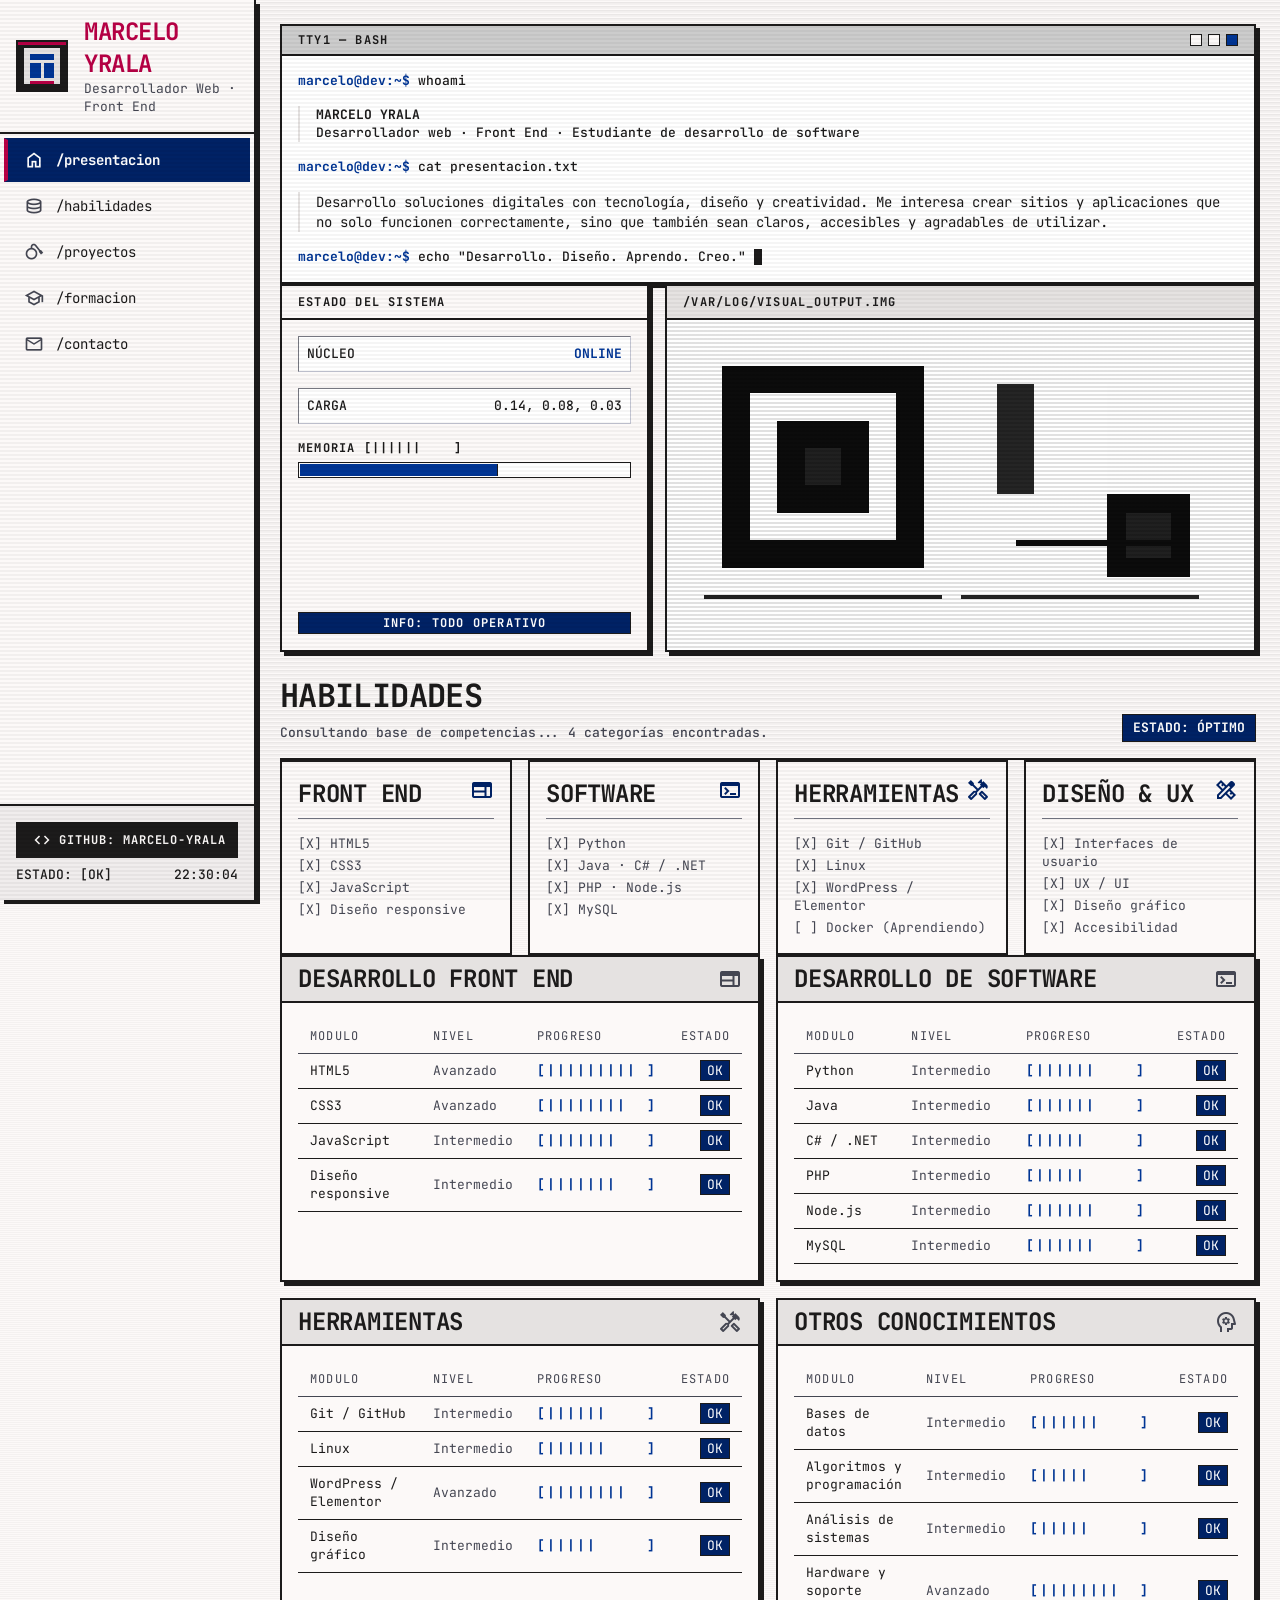
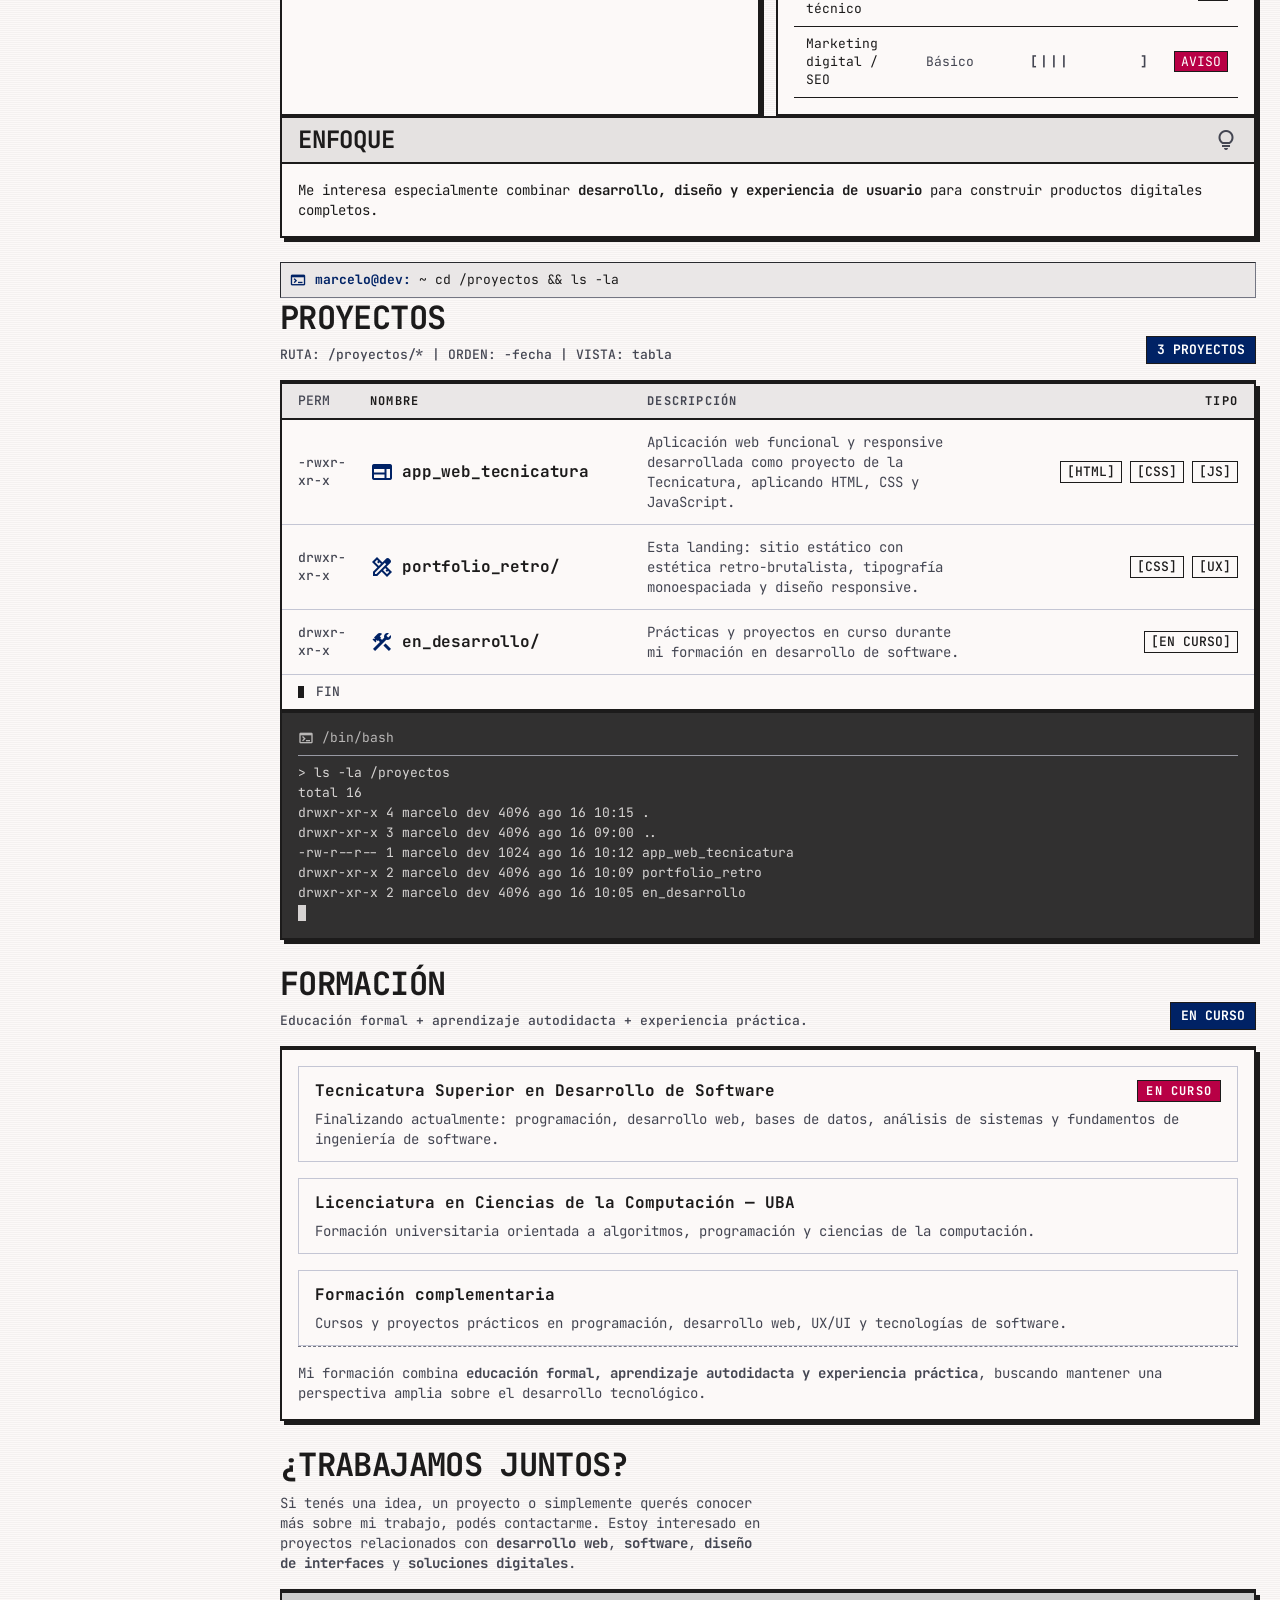
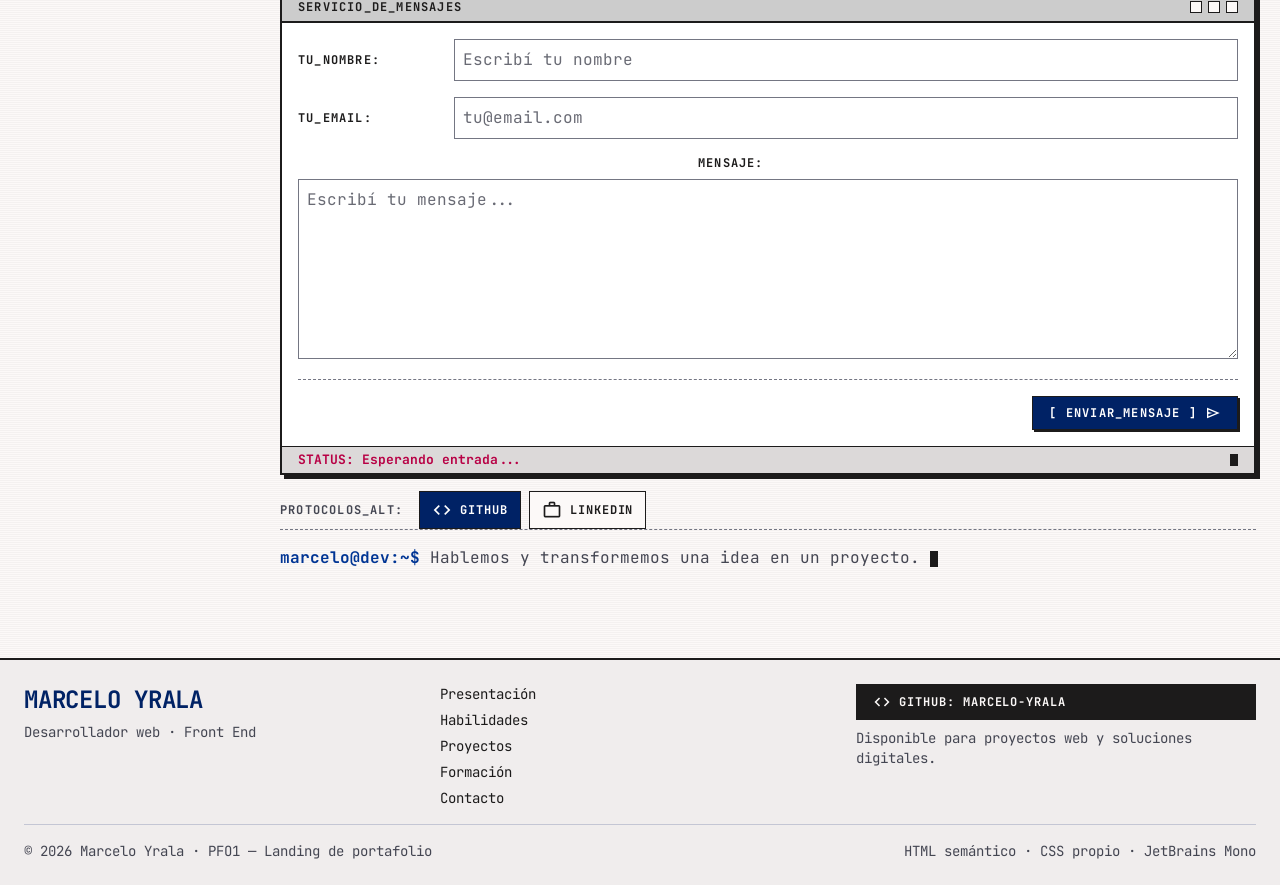
==== commit 49eb39d8: "Version 1.0" ====
--- a/index.html
+++ b/index.html
@@ -63,9 +63,9 @@
     </nav>
 
     <footer class="sidebar-footer">
-      <a class="github-link" href="https://github.com/tu-usuario" target="_blank" rel="noopener noreferrer">
+      <a class="github-link" href="https://github.com/marcelo-yrala" target="_blank" rel="noopener noreferrer">
         <span class="material-symbols-outlined" aria-hidden="true">code</span>
-        <span>GITHUB: tu-usuario</span>
+        <span>GITHUB: marcelo-yrala</span>
       </a>
       <div class="sidebar-status">
         <span class="code-sm">ESTADO: [OK]</span>
@@ -649,7 +649,7 @@
       <div class="contact-alt reveal" aria-label="Protocolos de contacto alternativos">
         <h3 class="label text-on-surface-variant">PROTOCOLOS_ALT:</h3>
         <div class="contact-alt-links">
-          <a class="alt-link github" href="https://github.com/tu-usuario" target="_blank" rel="noopener noreferrer" title="GITHUB">
+          <a class="alt-link github" href="https://github.com/marcelo-yrala" target="_blank" rel="noopener noreferrer" title="GITHUB">
             <span class="material-symbols-outlined" aria-hidden="true">code</span>
             <span>GITHUB</span>
           </a>
@@ -689,9 +689,9 @@
       </nav>
 
       <div class="site-footer-extras">
-        <a class="github-link" href="https://github.com/tu-usuario" target="_blank" rel="noopener noreferrer">
+        <a class="github-link" href="https://github.com/marcelo-yrala" target="_blank" rel="noopener noreferrer">
           <span class="material-symbols-outlined" aria-hidden="true">code</span>
-          <span>GITHUB: tu-usuario</span>
+          <span>GITHUB: marcelo-yrala</span>
         </a>
         <p class="b-sm text-on-surface-variant">Disponible para proyectos web y soluciones digitales.</p>
       </div>
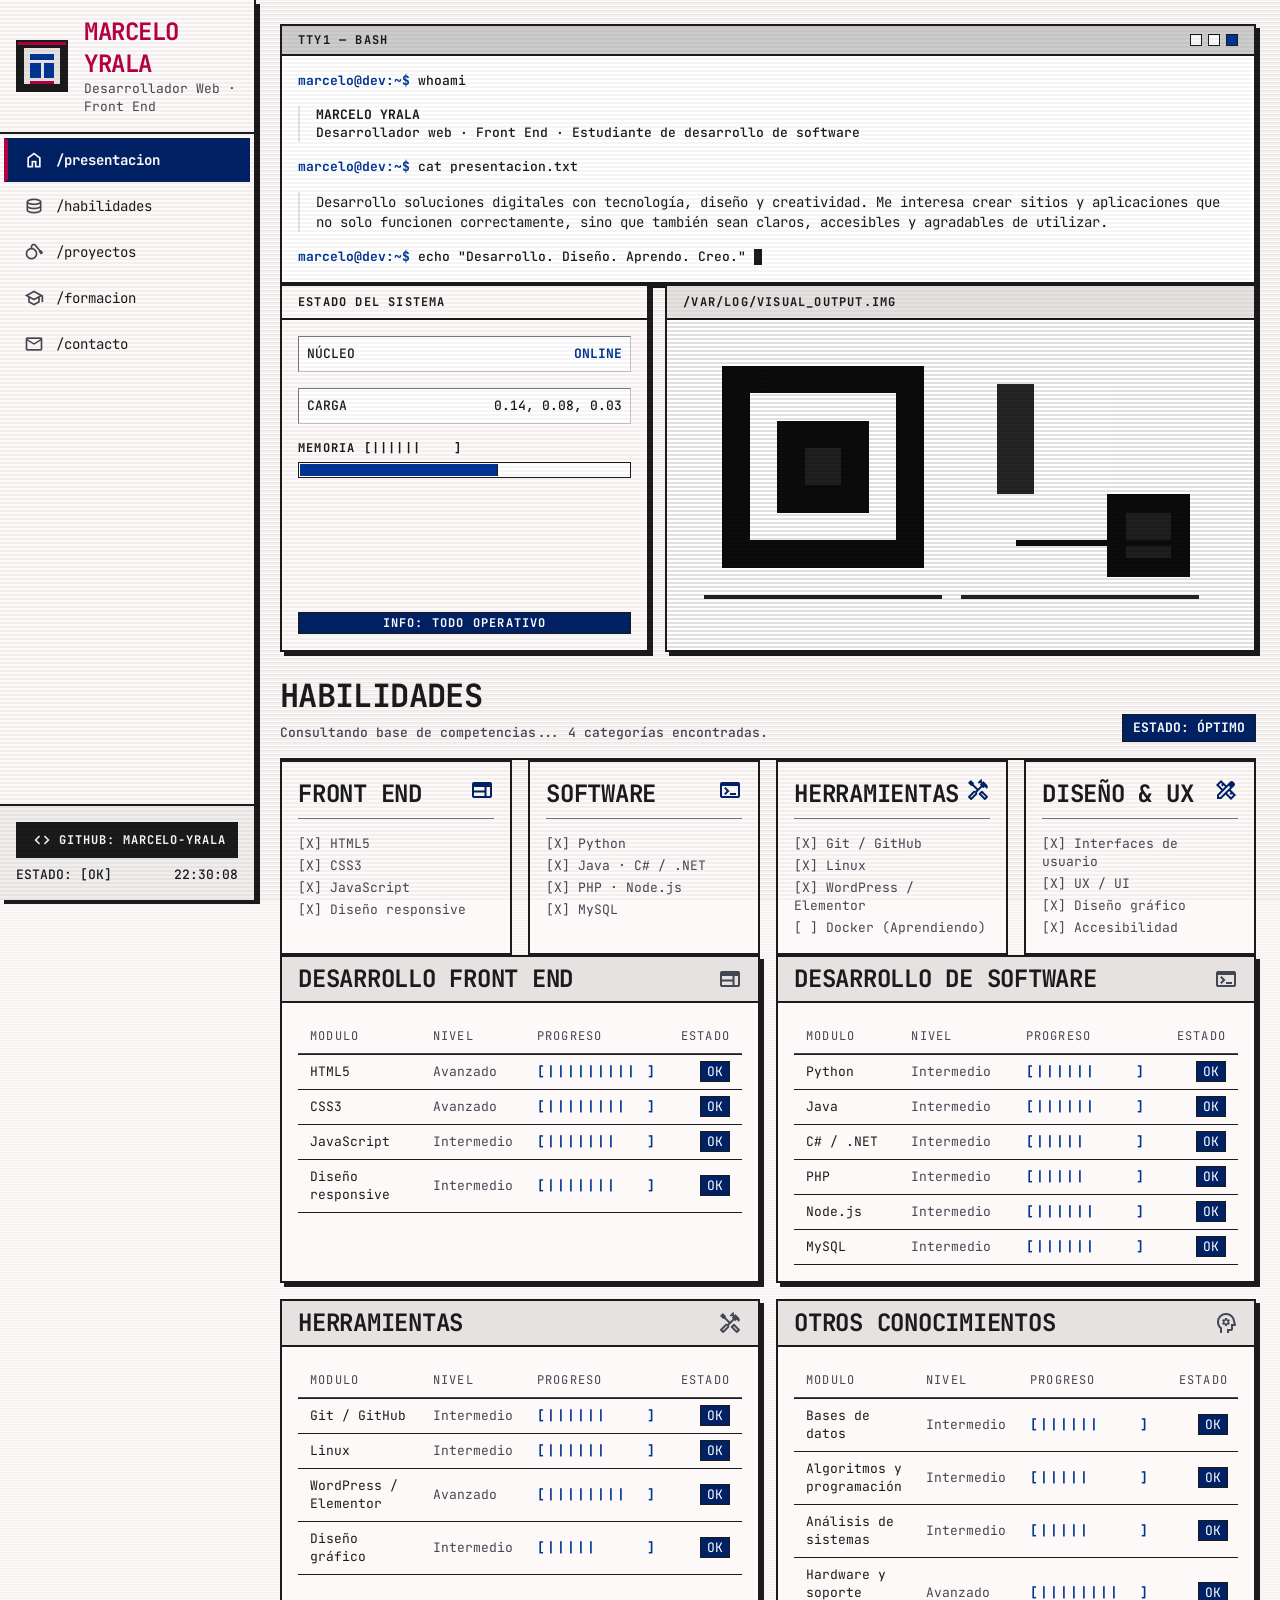
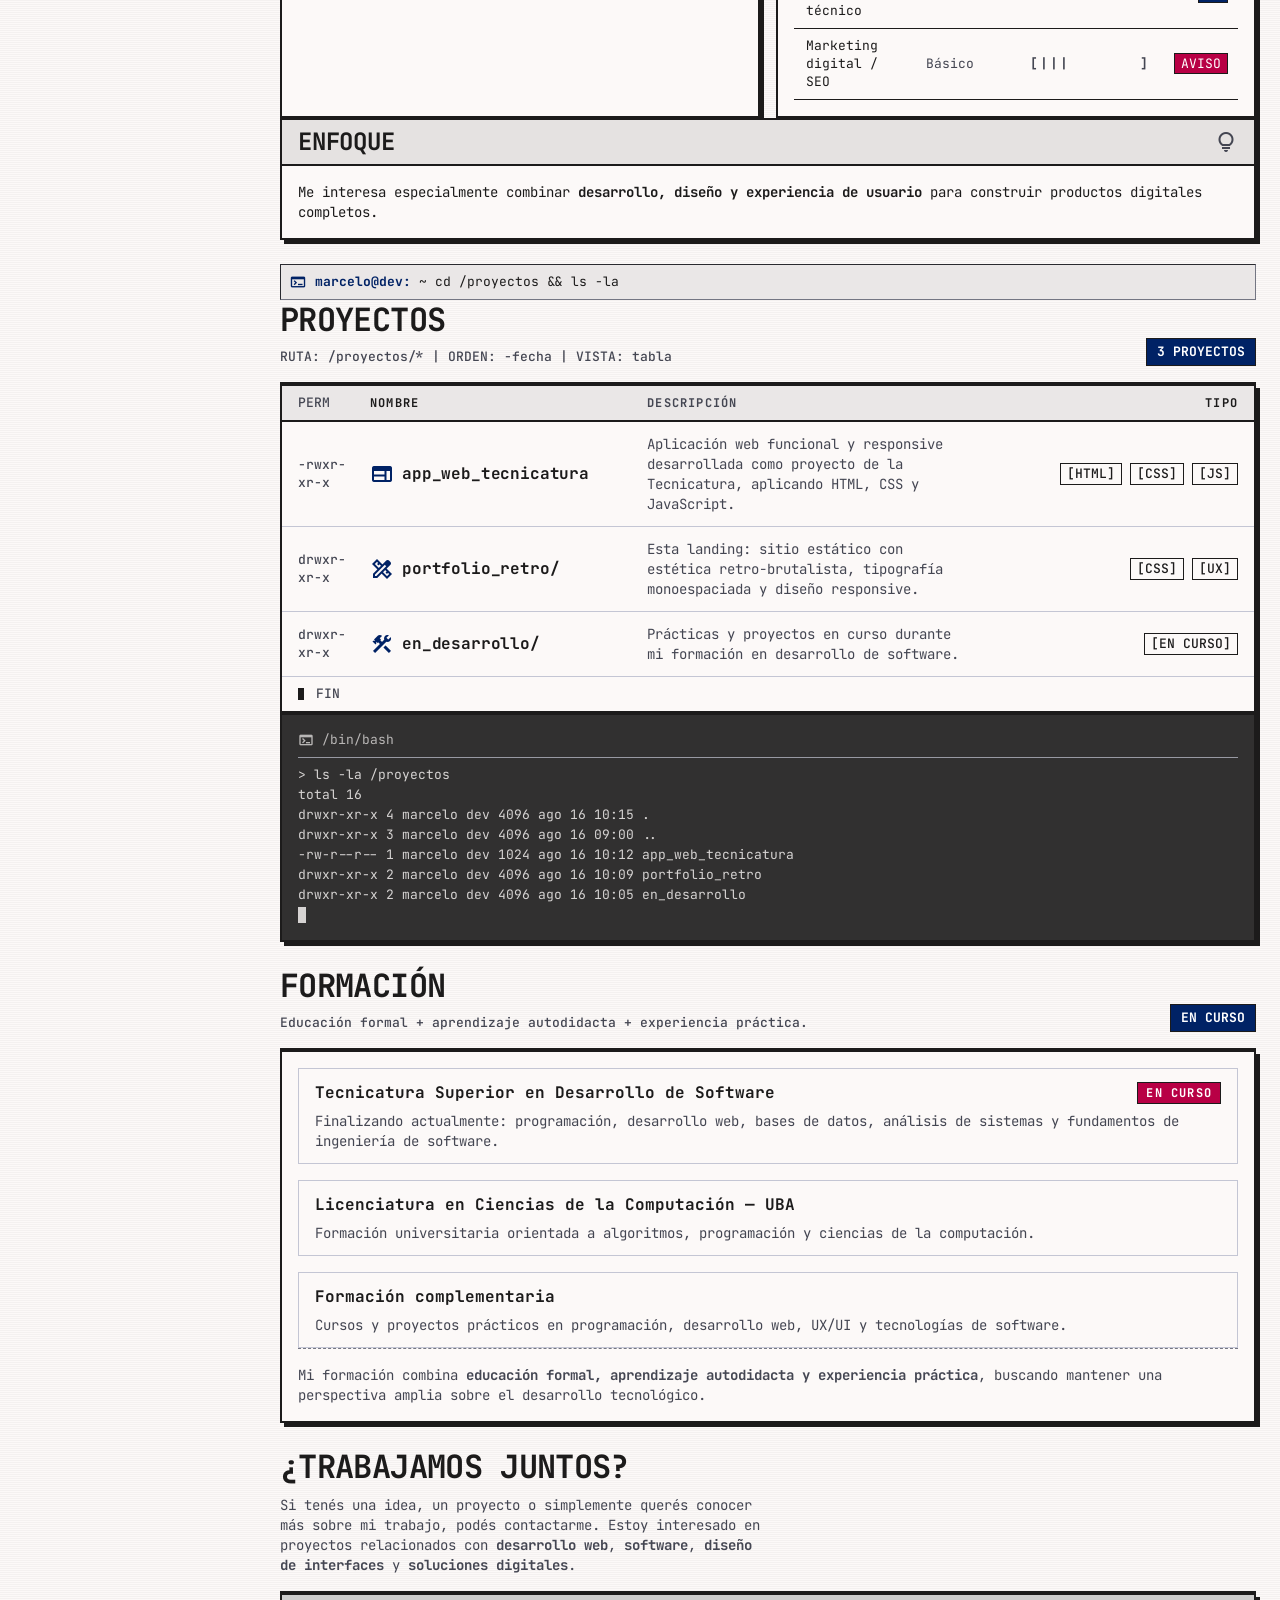
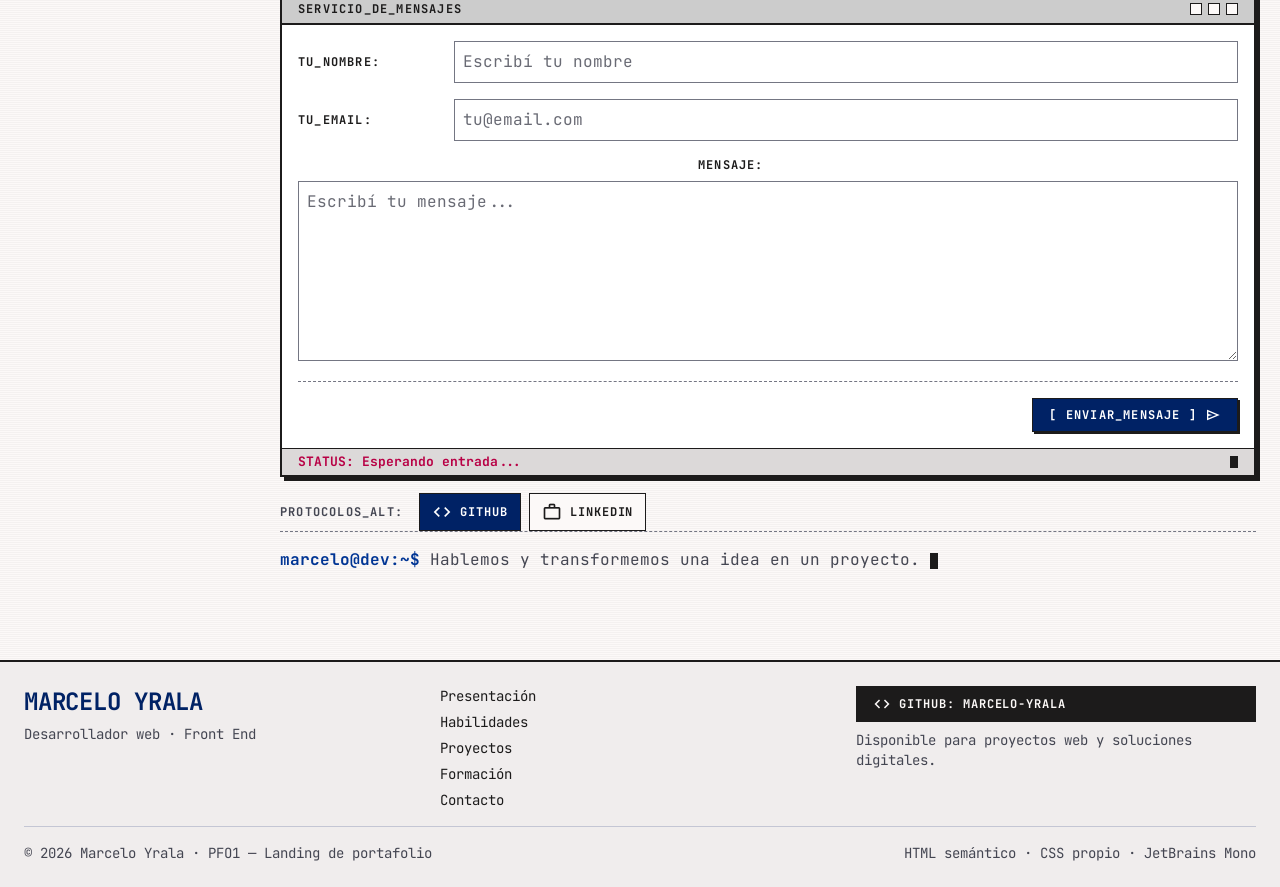
==== commit 461d9fac: "Version 1.0" ====
--- a/index.html
+++ b/index.html
@@ -21,7 +21,7 @@
   <div class="scanlines" aria-hidden="true"></div>
 
   <!-- ===== Barra superior (móvil) ===== -->
-  <header class="topbar">
+  <header class="topbar" role="banner">
     <div class="topbar-brand">
       <span class="material-symbols-outlined" aria-hidden="true">terminal</span>
       <span class="h-md">PORTFOLIO_ROOT</span>
@@ -30,7 +30,7 @@
   </header>
 
   <!-- ===== Barra lateral (escritorio) ===== -->
-  <aside class="sidebar" aria-label="Navegación principal">
+  <aside class="sidebar" aria-label="Navegación principal" role="complementary">
     <header class="sidebar-header">
       <img class="avatar" src="assets/images/avatar.svg" alt="Avatar pixelado de Marcelo Yrala" width="52" height="52">
       <div>
@@ -76,13 +76,14 @@
 
   <!-- ===== Contenido principal ===== -->
   <div class="shell">
-  <main class="main">
+  <main class="main" role="main">
     <div class="sr-only">
       <h1 class="h-lg">Portfolio de Marcelo Yrala</h1>
     </div>
 
     <!-- ============ 1. PRESENTACIÓN ============ -->
-    <section id="presentacion" aria-label="Presentación">
+    <section id="presentacion" aria-labelledby="presentacion-title">
+      <h2 class="sr-only" id="presentacion-title">Presentación</h2>
       <div class="term-window reveal">
         <div class="term-titlebar">
           <span class="label">tty1 — bash</span>
@@ -220,6 +221,7 @@
           <div class="card-body">
             <div class="table-wrap">
               <table class="sys-table modern-table">
+                <caption class="sr-only">Nivel de competencia en desarrollo Front End</caption>
                 <thead>
                   <tr>
                     <th>MODULO</th>
@@ -267,6 +269,7 @@
           <div class="card-body">
             <div class="table-wrap">
               <table class="sys-table modern-table">
+                <caption class="sr-only">Nivel de competencia en desarrollo de software</caption>
                 <thead>
                   <tr>
                     <th>MODULO</th>
@@ -326,6 +329,7 @@
           <div class="card-body">
             <div class="table-wrap">
               <table class="sys-table modern-table">
+                <caption class="sr-only">Nivel de competencia en herramientas</caption>
                 <thead>
                   <tr>
                     <th>MODULO</th>
@@ -373,6 +377,7 @@
           <div class="card-body">
             <div class="table-wrap">
               <table class="sys-table modern-table">
+                <caption class="sr-only">Nivel de competencia en otros conocimientos</caption>
                 <thead>
                   <tr>
                     <th>MODULO</th>
@@ -641,7 +646,7 @@
         </div>
 
         <div class="statusbar">
-          <span class="status-text" data-status-text>STATUS: Esperando entrada...</span>
+          <span class="status-text" data-status-text aria-live="polite">STATUS: Esperando entrada...</span>
           <span class="code-sm text-on-surface-variant" aria-hidden="true"><span class="cursor" style="height:12px;"></span></span>
         </div>
       </div>
@@ -653,7 +658,7 @@
             <span class="material-symbols-outlined" aria-hidden="true">code</span>
             <span>GITHUB</span>
           </a>
-          <a class="alt-link" href="#" title="LINKEDIN">
+          <a class="alt-link" href="https://www.linkedin.com/TodaviaNoTengo" title="LINKEDIN">
             <span class="material-symbols-outlined" aria-hidden="true">work</span>
             <span>LINKEDIN</span>
           </a>
@@ -671,7 +676,7 @@
   </div>
 
   <!-- ===== Pie de página del sitio ===== -->
-  <footer class="site-footer" aria-label="Pie de página">
+  <footer class="site-footer" aria-label="Pie de página" role="contentinfo">
     <div class="site-footer-top">
       <div class="site-footer-brand">
         <span class="h-md">MARCELO YRALA</span>
